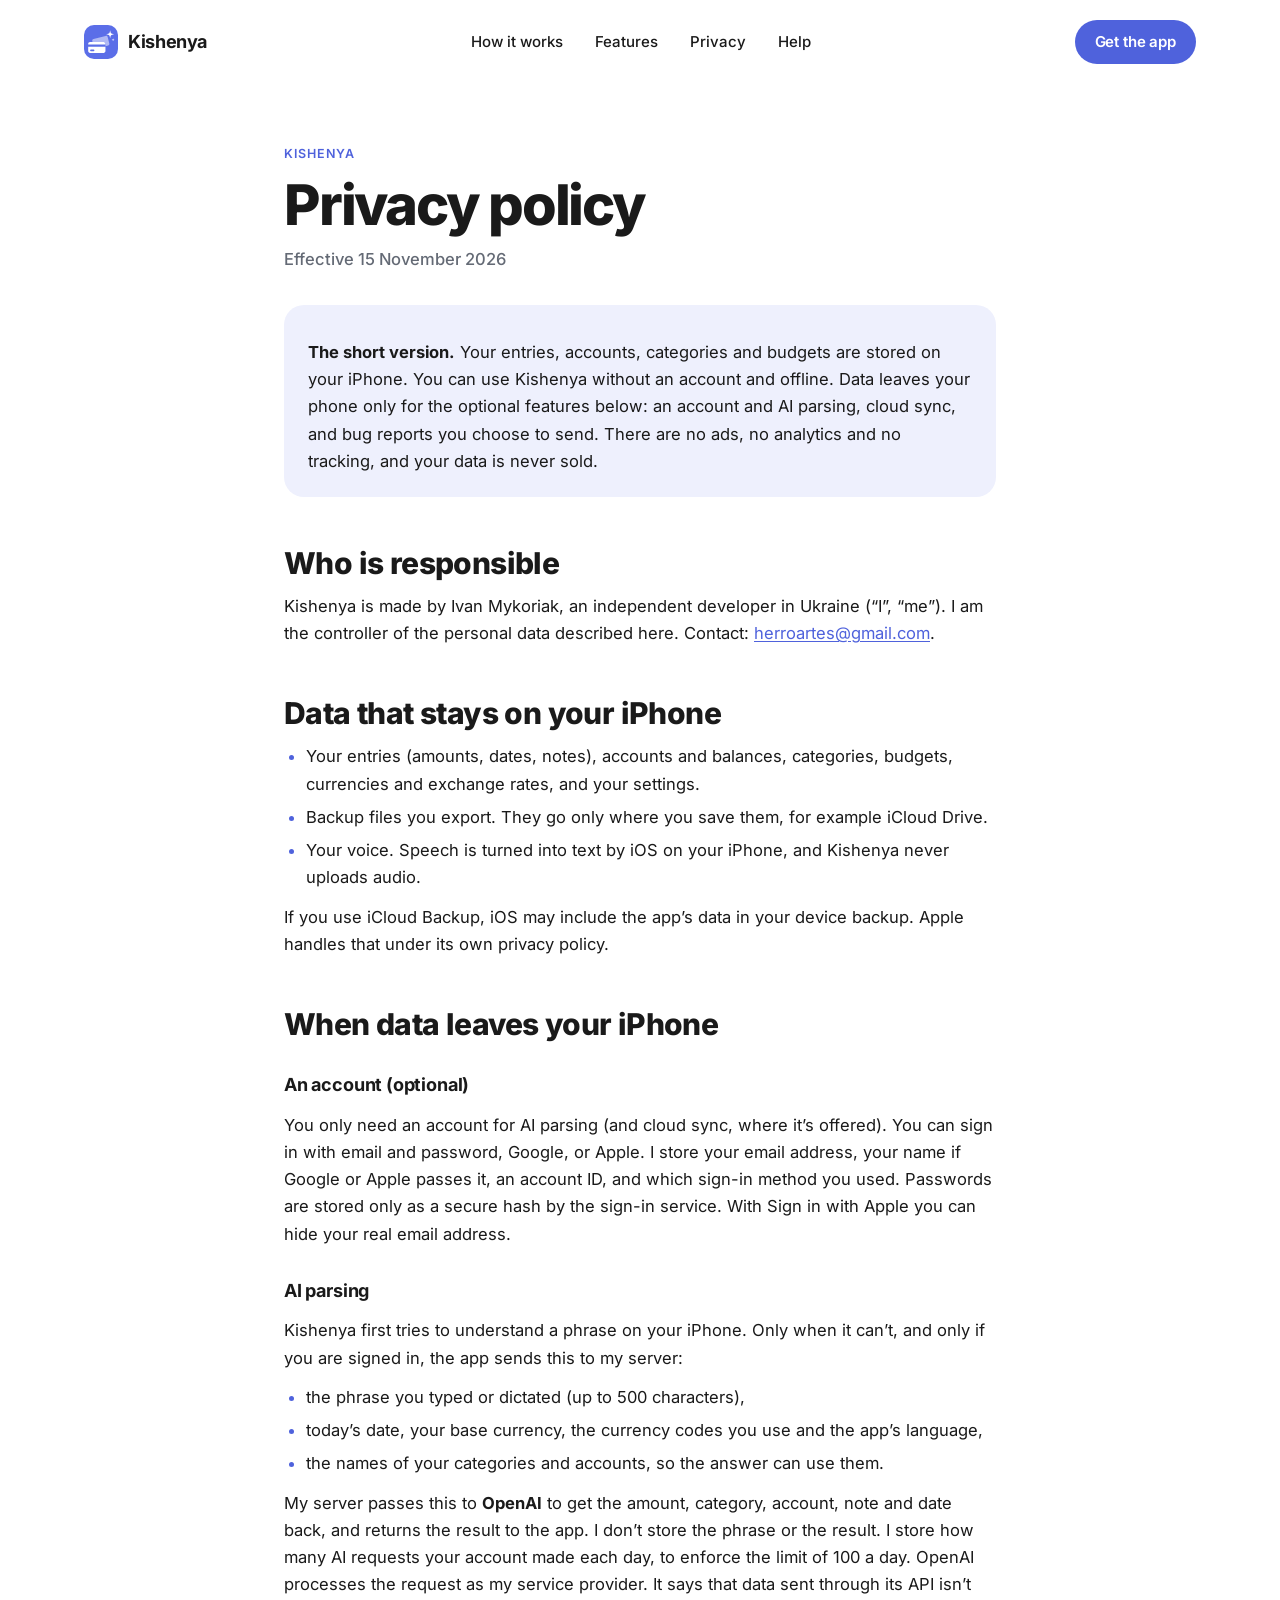
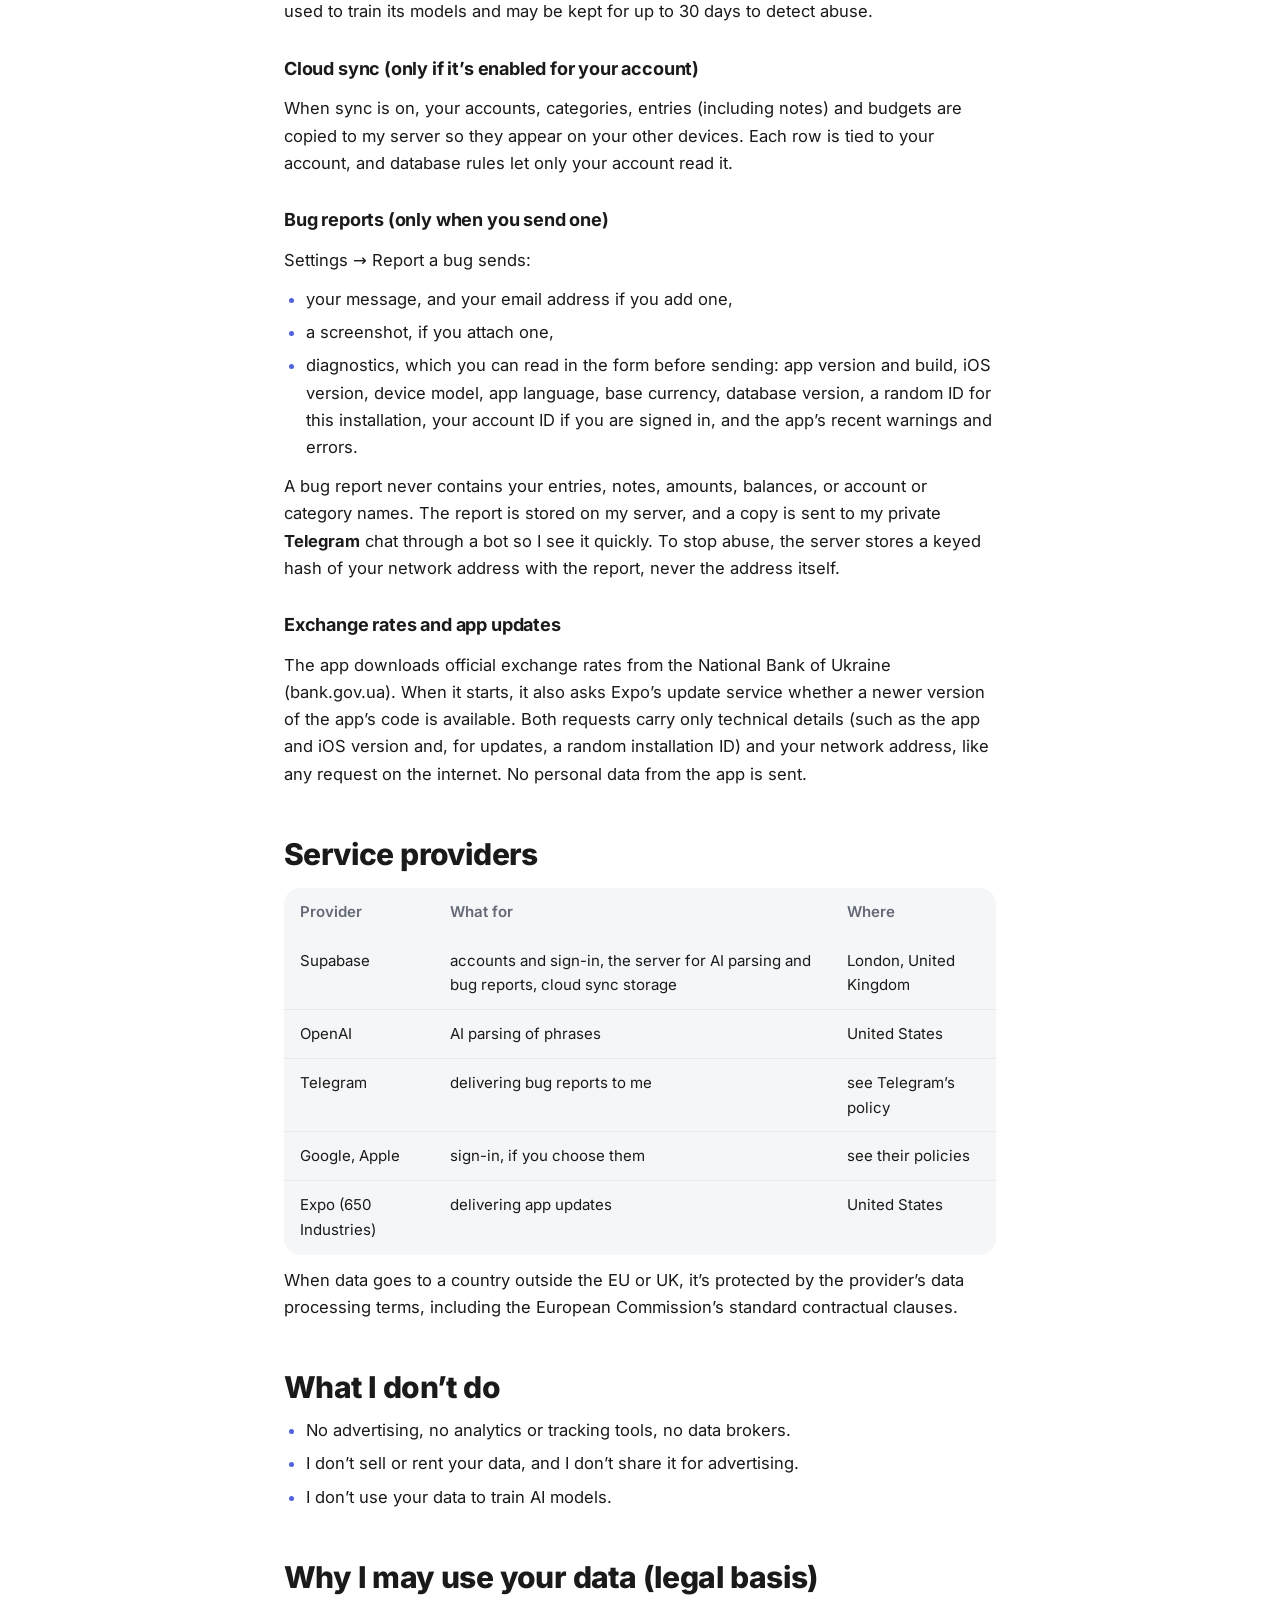
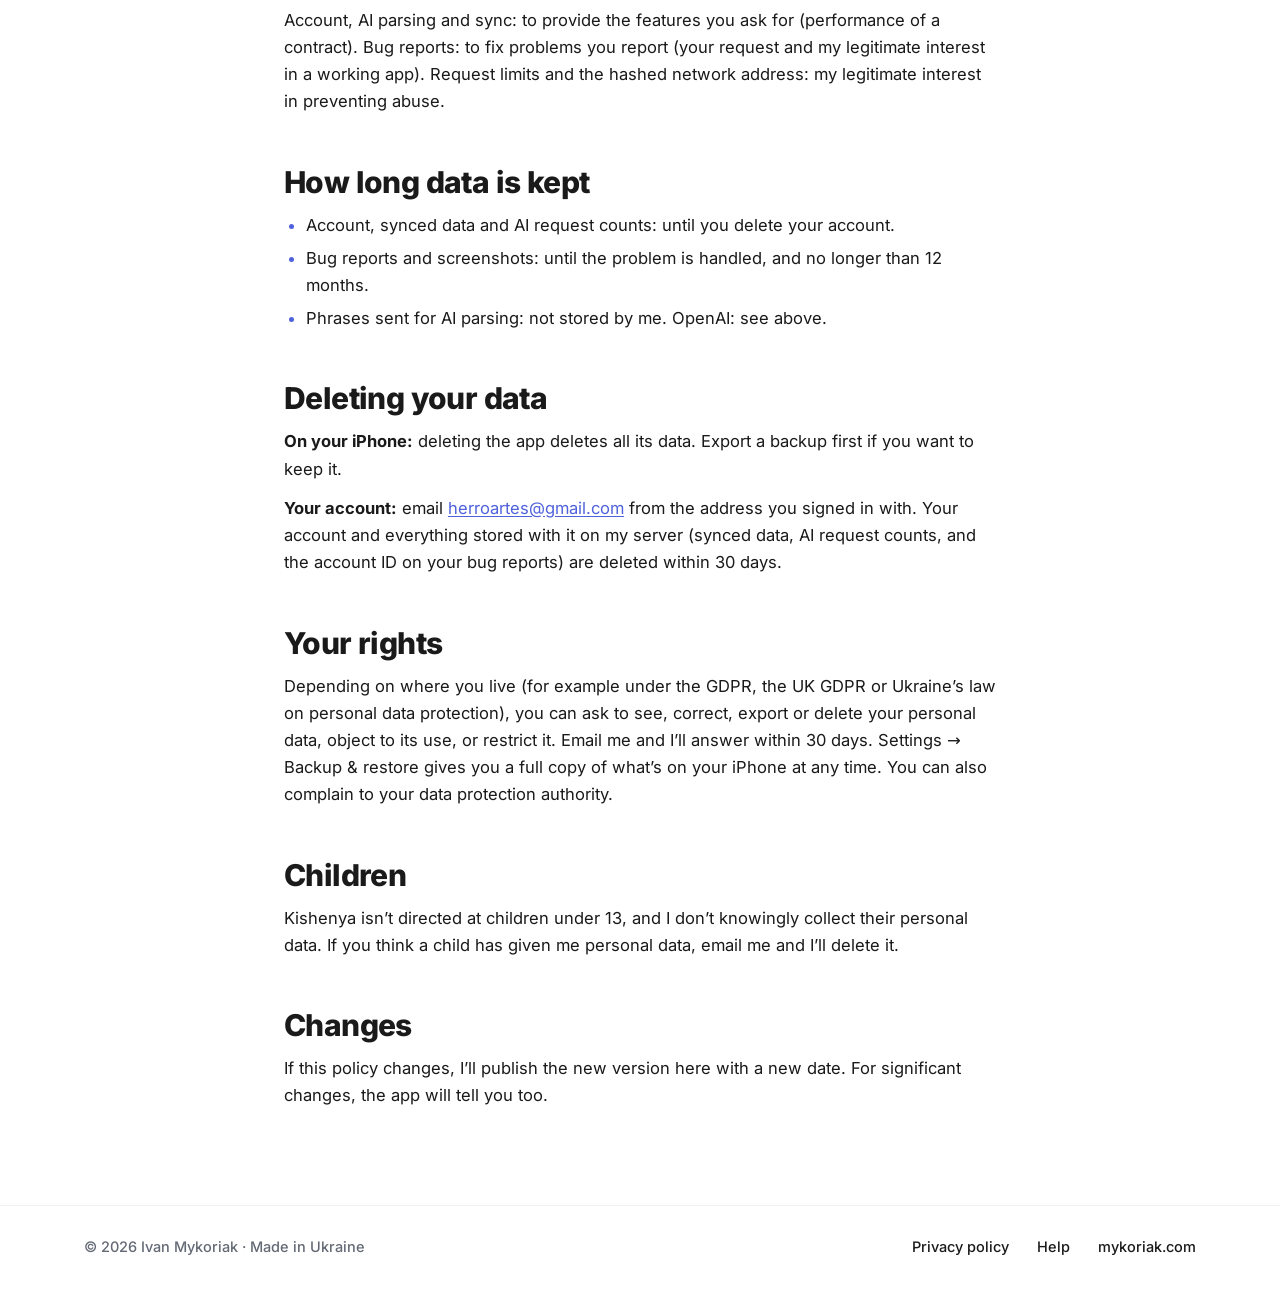
==== privacy/index.html @ 09156a6c "Kishenya landing, help and privacy pages Landing page from Mykoriak/mykoriak.com#1 (kishenya/), move" ====
<!doctype html>
<html lang="en">
  <head>
    <meta charset="utf-8" />
    <meta name="viewport" content="width=device-width, initial-scale=1" />
    <title>Privacy policy · Kishenya</title>
    <meta
      name="description"
      content="What data Kishenya keeps on your iPhone, what leaves it and why, who processes it, and how to delete it."
    />
    <meta name="color-scheme" content="light" />
    <meta name="theme-color" content="#FFFFFF" />
    <link rel="canonical" href="https://kishenya.mykoriak.com/privacy/" />
    <link rel="icon" href="../favicon.svg" type="image/svg+xml" />
    <link rel="apple-touch-icon" href="../apple-touch-icon.png" />
    <link
      rel="preload"
      href="../fonts/inter-latin-wght-normal.woff2"
      as="font"
      type="font/woff2"
      crossorigin
    />
    <link rel="stylesheet" href="../style.css" />
  </head>
  <body>
    <svg class="sprite" aria-hidden="true" focusable="false">
      <symbol id="logo" viewBox="0 0 1024 1024">
        <rect width="1024" height="1024" fill="#5B6EE8" />
        <path
          fill="#B0B9F4"
          fill-rule="evenodd"
          d="M287.3 419.94L652.13 328.97C679.99 322.03 708.21 338.98 715.16 366.85L762.58 557.03C769.53 584.89 752.57 613.12 724.7 620.06L646 639.69L646 566C646 535.07 620.93 510 590 510L256.16 510L249.42 482.97C242.47 455.11 259.43 426.88 287.3 419.94Z"
        />
        <path
          fill="#FFFFFF"
          fill-rule="evenodd"
          d="M646 652L646 784C646 814.93 620.93 840 590 840L182 840C151.07 840 126 814.93 126 784L126 652ZM182 510L590 510C620.93 510 646 535.07 646 566L646 588L126 588L126 566C126 535.07 151.07 510 182 510ZM209 740C195.19 740 184 751.19 184 765C184 778.81 195.19 790 209 790L289 790C302.81 790 314 778.81 314 765C314 751.19 302.81 740 289 740Z"
        />
        <path
          fill="#FFFFFF"
          fill-rule="evenodd"
          d="M788 156C807.2 256.8 807.2 256.8 908 276C807.2 295.2 807.2 295.2 788 396C768.8 295.2 768.8 295.2 668 276C768.8 256.8 768.8 256.8 788 156ZM876 396C883.68 436.32 883.68 436.32 924 444C883.68 451.68 883.68 451.68 876 492C868.32 451.68 868.32 451.68 828 444C868.32 436.32 868.32 436.32 876 396Z"
        />
      </symbol>
    </svg>

    <header class="wrap nav">
      <a class="brand" href="../">
        <svg class="brand__mark" aria-hidden="true"><use href="#logo" /></svg>
        <span>Kishenya</span>
      </a>
      <nav class="nav__links" aria-label="Site">
        <a href="../#how">How it works</a>
        <a href="../#features">Features</a>
        <a href="../#privacy">Privacy</a>
        <a href="../#help">Help</a>
      </nav>
      <a class="btn btn--sm" href="https://apps.apple.com/app/id6835036791">Get the app</a>
    </header>

    <main class="wrap legal">
      <p class="eyebrow">Kishenya</p>
      <h1>Privacy policy</h1>
      <p class="legal__date">Effective 15 November 2026</p>


      <div class="legal__callout">
        <p><strong>The short version.</strong> Your entries, accounts, categories and budgets are stored on your iPhone. You can use Kishenya without an account and offline. Data leaves your phone only for the optional features below: an account and AI parsing, cloud sync, and bug reports you choose to send. There are no ads, no analytics and no tracking, and your data is never sold.</p>
      </div>

      <h2>Who is responsible</h2>
      <p>Kishenya is made by Ivan Mykoriak, an independent developer in Ukraine (“I”, “me”). I am the controller of the personal data described here. Contact: <a href="mailto:herroartes@gmail.com?subject=Kishenya%20privacy">herroartes@gmail.com</a>.</p>

      <h2>Data that stays on your iPhone</h2>
      <ul>
        <li>Your entries (amounts, dates, notes), accounts and balances, categories, budgets, currencies and exchange rates, and your settings.</li>
        <li>Backup files you export. They go only where you save them, for example iCloud Drive.</li>
        <li>Your voice. Speech is turned into text by iOS on your iPhone, and Kishenya never uploads audio.</li>
      </ul>
      <p>If you use iCloud Backup, iOS may include the app’s data in your device backup. Apple handles that under its own privacy policy.</p>

      <h2>When data leaves your iPhone</h2>

      <h3 id="account">An account (optional)</h3>
      <p>You only need an account for AI parsing (and cloud sync, where it’s offered). You can sign in with email and password, Google, or Apple. I store your email address, your name if Google or Apple passes it, an account ID, and which sign-in method you used. Passwords are stored only as a secure hash by the sign-in service. With Sign in with Apple you can hide your real email address.</p>

      <h3 id="ai">AI parsing</h3>
      <p>Kishenya first tries to understand a phrase on your iPhone. Only when it can’t, and only if you are signed in, the app sends this to my server:</p>
      <ul>
        <li>the phrase you typed or dictated (up to 500 characters),</li>
        <li>today’s date, your base currency, the currency codes you use and the app’s language,</li>
        <li>the names of your categories and accounts, so the answer can use them.</li>
      </ul>
      <p>My server passes this to <strong>OpenAI</strong> to get the amount, category, account, note and date back, and returns the result to the app. I don’t store the phrase or the result. I store how many AI requests your account made each day, to enforce the limit of 100 a day. OpenAI processes the request as my service provider. It says that data sent through its API isn’t used to train its models and may be kept for up to 30 days to detect abuse.</p>

      <h3 id="sync">Cloud sync (only if it’s enabled for your account)</h3>
      <p>When sync is on, your accounts, categories, entries (including notes) and budgets are copied to my server so they appear on your other devices. Each row is tied to your account, and database rules let only your account read it.</p>

      <h3 id="bug-reports">Bug reports (only when you send one)</h3>
      <p>Settings → Report a bug sends:</p>
      <ul>
        <li>your message, and your email address if you add one,</li>
        <li>a screenshot, if you attach one,</li>
        <li>diagnostics, which you can read in the form before sending: app version and build, iOS version, device model, app language, base currency, database version, a random ID for this installation, your account ID if you are signed in, and the app’s recent warnings and errors.</li>
      </ul>
      <p>A bug report never contains your entries, notes, amounts, balances, or account or category names. The report is stored on my server, and a copy is sent to my private <strong>Telegram</strong> chat through a bot so I see it quickly. To stop abuse, the server stores a keyed hash of your network address with the report, never the address itself.</p>

      <h3 id="other">Exchange rates and app updates</h3>
      <p>The app downloads official exchange rates from the National Bank of Ukraine (bank.gov.ua). When it starts, it also asks Expo’s update service whether a newer version of the app’s code is available. Both requests carry only technical details (such as the app and iOS version and, for updates, a random installation ID) and your network address, like any request on the internet. No personal data from the app is sent.</p>

      <h2>Service providers</h2>
      <div class="legal__table">
        <table>
          <thead>
            <tr><th>Provider</th><th>What for</th><th>Where</th></tr>
          </thead>
          <tbody>
            <tr><td>Supabase</td><td>accounts and sign-in, the server for AI parsing and bug reports, cloud sync storage</td><td>London, United Kingdom</td></tr>
            <tr><td>OpenAI</td><td>AI parsing of phrases</td><td>United States</td></tr>
            <tr><td>Telegram</td><td>delivering bug reports to me</td><td>see Telegram’s policy</td></tr>
            <tr><td>Google, Apple</td><td>sign-in, if you choose them</td><td>see their policies</td></tr>
            <tr><td>Expo (650 Industries)</td><td>delivering app updates</td><td>United States</td></tr>
          </tbody>
        </table>
      </div>
      <p>When data goes to a country outside the EU or UK, it’s protected by the provider’s data processing terms, including the European Commission’s standard contractual clauses.</p>

      <h2>What I don’t do</h2>
      <ul>
        <li>No advertising, no analytics or tracking tools, no data brokers.</li>
        <li>I don’t sell or rent your data, and I don’t share it for advertising.</li>
        <li>I don’t use your data to train AI models.</li>
      </ul>

      <h2>Why I may use your data (legal basis)</h2>
      <p>Account, AI parsing and sync: to provide the features you ask for (performance of a contract). Bug reports: to fix problems you report (your request and my legitimate interest in a working app). Request limits and the hashed network address: my legitimate interest in preventing abuse.</p>

      <h2>How long data is kept</h2>
      <ul>
        <li>Account, synced data and AI request counts: until you delete your account.</li>
        <li>Bug reports and screenshots: until the problem is handled, and no longer than 12 months.</li>
        <li>Phrases sent for AI parsing: not stored by me. OpenAI: see above.</li>
      </ul>

      <h2 id="delete">Deleting your data</h2>
      <p><strong>On your iPhone:</strong> deleting the app deletes all its data. Export a backup first if you want to keep it.</p>
      <p><strong>Your account:</strong> email <a href="mailto:herroartes@gmail.com?subject=Kishenya%3A%20delete%20my%20account">herroartes@gmail.com</a> from the address you signed in with. Your account and everything stored with it on my server (synced data, AI request counts, and the account ID on your bug reports) are deleted within 30 days.</p>

      <h2>Your rights</h2>
      <p>Depending on where you live (for example under the GDPR, the UK GDPR or Ukraine’s law on personal data protection), you can ask to see, correct, export or delete your personal data, object to its use, or restrict it. Email me and I’ll answer within 30 days. Settings → Backup &amp; restore gives you a full copy of what’s on your iPhone at any time. You can also complain to your data protection authority.</p>

      <h2>Children</h2>
      <p>Kishenya isn’t directed at children under 13, and I don’t knowingly collect their personal data. If you think a child has given me personal data, email me and I’ll delete it.</p>

      <h2>Changes</h2>
      <p>If this policy changes, I’ll publish the new version here with a new date. For significant changes, the app will tell you too.</p>
    </main>

    <footer class="footer">
      <div class="wrap footer__inner">
        <span>© 2026 Ivan Mykoriak · Made in Ukraine</span>
        <nav aria-label="Footer">
          <a href="./" aria-current="page">Privacy policy</a>
          <a href="../#help">Help</a>
          <a href="https://mykoriak.com">mykoriak.com</a>
        </nav>
      </div>
    </footer>
  </body>
</html>
---- style.css ----
/*
 * Kishenya landing page. Tokens follow the app's design system
 * (expense-tracker: docs/DESIGN_SYSTEM.md): Inter, one indigo accent,
 * soft shadows, 16–28px radii, no hard borders.
 */

/* Inter, self-hosted (SIL OFL 1.1, see fonts/OFL.txt) so the page calls no third party. */
@font-face {
  font-family: 'Inter';
  font-style: normal;
  font-display: swap;
  font-weight: 100 900;
  src: url(fonts/inter-cyrillic-wght-normal.woff2) format('woff2');
  unicode-range: U+0301, U+0400-045F, U+0490-0491, U+04B0-04B1, U+2116;
}
@font-face {
  font-family: 'Inter';
  font-style: normal;
  font-display: swap;
  font-weight: 100 900;
  src: url(fonts/inter-latin-ext-wght-normal.woff2) format('woff2');
  unicode-range: U+0100-02BA, U+02BD-02C5, U+02C7-02CC, U+02CE-02D7, U+02DD-02FF, U+0304, U+0308,
    U+0329, U+1D00-1DBF, U+1E00-1E9F, U+1EF2-1EFF, U+2020, U+20A0-20AB, U+20AD-20C0, U+2113,
    U+2C60-2C7F, U+A720-A7FF;
}
@font-face {
  font-family: 'Inter';
  font-style: normal;
  font-display: swap;
  font-weight: 100 900;
  src: url(fonts/inter-latin-wght-normal.woff2) format('woff2');
  unicode-range: U+0000-00FF, U+0131, U+0152-0153, U+02BB-02BC, U+02C6, U+02DA, U+02DC, U+0304,
    U+0308, U+0329, U+2000-206F, U+20AC, U+2122, U+2191, U+2193, U+2212, U+2215, U+FEFF, U+FFFD;
}

:root {
  --bg: #ffffff;
  --card: #f5f6f8;
  --text: #1a1a1a;
  /* Darker than the app's #8A8F98 so body text passes 4.5:1 on white and on --card. */
  --muted: #646a75;
  --divider: rgba(26, 26, 26, 0.06);
  --accent: #5b6ee8;
  /* The brand indigo, one step darker: white text on it and it on white pass 4.5:1. */
  --accent-strong: #4f62dc;
  --accent-hover: #4353c8;
  --accent-tint: #eef0fd;
  --income: #30a46c;
  --expense: #d93a40;
  --shadow: 0 1px 2px rgba(16, 18, 23, 0.04), 0 12px 28px rgba(16, 18, 23, 0.06);
  --shadow-sm: 0 1px 2px rgba(16, 18, 23, 0.04);
  --glow: 0 8px 20px rgba(91, 110, 232, 0.33);

  /* Mock app screens (the phone and the parse demo). Overridden by .phone--dark. */
  --m-bg: #ffffff;
  --m-card: #f5f6f8;
  --m-text: #1a1a1a;
  --m-muted: #646a75;
  --m-divider: rgba(26, 26, 26, 0.06);
  --m-track: #e6e8ec;
  --m-active: #4f62dc;
}

*,
*::before,
*::after {
  box-sizing: border-box;
}

@media (prefers-reduced-motion: no-preference) {
  html {
    scroll-behavior: smooth;
  }
}

body {
  margin: 0;
  background: var(--bg);
  color: var(--text);
  font-family: 'Inter', system-ui, -apple-system, 'Segoe UI', Roboto, sans-serif;
  font-size: 16px;
  line-height: 1.55;
  -webkit-font-smoothing: antialiased;
  -webkit-text-size-adjust: 100%;
  overflow-x: hidden;
}

h1,
h2,
h3,
p,
ul,
ol {
  margin: 0;
  padding: 0;
}

ul,
ol {
  list-style: none;
}

a {
  color: var(--accent-strong);
  text-decoration: none;
}
a:hover {
  color: var(--accent-hover);
}

:focus-visible {
  outline: 2px solid var(--accent-strong);
  outline-offset: 3px;
  border-radius: 6px;
}

section[id] {
  scroll-margin-top: 16px;
}

.sprite {
  position: absolute;
  width: 0;
  height: 0;
  overflow: hidden;
}

.icon {
  width: 1.25em;
  height: 1.25em;
  flex: none;
  fill: none;
  stroke: currentColor;
  stroke-width: 1.8;
  stroke-linecap: round;
  stroke-linejoin: round;
}

.wrap {
  width: 100%;
  max-width: 1160px;
  margin-inline: auto;
  padding-inline: 24px;
}

/* ── Type ─────────────────────────────────────────────────────────────── */

h1 {
  font-size: clamp(40px, 5.4vw, 72px);
  line-height: 1.02;
  font-weight: 800;
  letter-spacing: -0.04em;
  text-wrap: balance;
}

h2 {
  font-size: clamp(30px, 3.6vw, 46px);
  line-height: 1.08;
  font-weight: 800;
  letter-spacing: -0.03em;
  text-wrap: balance;
}

p {
  text-wrap: pretty;
}

.nowrap {
  white-space: nowrap;
}

.eyebrow {
  font-size: 12.5px;
  font-weight: 600;
  letter-spacing: 0.08em;
  text-transform: uppercase;
  color: var(--accent-strong);
}

.lead {
  max-width: 520px;
  font-size: clamp(17px, 1.5vw, 20px);
  font-weight: 500;
  color: var(--muted);
}

.heading {
  display: flex;
  flex-direction: column;
  gap: 16px;
}
.heading--narrow {
  max-width: 640px;
}

/* ── Buttons and links ────────────────────────────────────────────────── */

.btn {
  display: inline-flex;
  align-items: center;
  justify-content: center;
  min-height: 56px;
  padding: 0 30px;
  border-radius: 9999px;
  background: var(--accent-strong);
  color: #fff;
  font-size: 17px;
  font-weight: 700;
  letter-spacing: -0.01em;
  text-align: center;
  box-shadow: var(--glow);
  transition: background-color 0.15s;
}
.btn:hover {
  background: var(--accent-hover);
  color: #fff;
}
.btn--sm {
  min-height: 44px;
  padding: 0 20px;
  font-size: 15px;
  font-weight: 600;
  box-shadow: none;
  white-space: nowrap;
}

.link {
  display: inline-flex;
  align-items: center;
  gap: 6px;
  min-height: 44px;
  font-weight: 600;
}
.link .icon {
  width: 16px;
  height: 16px;
  stroke-width: 2;
}

/* ── Nav ──────────────────────────────────────────────────────────────── */

.nav {
  display: flex;
  align-items: center;
  justify-content: space-between;
  gap: 24px;
  padding-block: 20px;
}

.brand {
  display: flex;
  align-items: center;
  gap: 10px;
  min-height: 44px;
  color: var(--text);
  font-size: 18px;
  font-weight: 700;
  letter-spacing: -0.02em;
}
.brand:hover {
  color: var(--text);
}
.brand__mark {
  width: 34px;
  height: 34px;
  border-radius: 10px;
}

.nav__links {
  display: flex;
  gap: 32px;
  font-size: 15px;
  font-weight: 500;
}
.nav__links a {
  display: flex;
  align-items: center;
  min-height: 44px;
  color: var(--text);
}
.nav__links a:hover {
  color: var(--accent-strong);
}

/* ── Hero ─────────────────────────────────────────────────────────────── */

.hero {
  display: flex;
  flex-wrap: wrap;
  align-items: center;
  gap: 56px 48px;
  padding-block: 48px 104px;
}

.hero__copy {
  flex: 1 1 460px;
  min-width: 0;
  display: flex;
  flex-direction: column;
  align-items: flex-start;
  gap: 26px;
}

.pill {
  display: inline-flex;
  align-items: center;
  gap: 8px;
  padding: 8px 14px;
  border-radius: 9999px;
  background: var(--accent-tint);
  color: var(--accent-strong);
  font-size: 13.5px;
  font-weight: 600;
}
.pill .icon {
  width: 16px;
  height: 16px;
}

.hero__actions {
  display: flex;
  flex-wrap: wrap;
  align-items: center;
  gap: 12px 24px;
  margin-top: 6px;
}

.ticks {
  display: flex;
  flex-wrap: wrap;
  gap: 10px 24px;
  margin-top: 8px;
  font-size: 14.5px;
  font-weight: 500;
  color: var(--muted);
}
.ticks li {
  display: flex;
  align-items: center;
  gap: 7px;
}
.ticks .icon {
  width: 16px;
  height: 16px;
  stroke: var(--income);
  stroke-width: 2.4;
}

.hero__art {
  position: relative;
  flex: 1 1 360px;
  min-width: 0;
  display: flex;
  justify-content: center;
  padding-block: 8px;
}

.blob {
  position: absolute;
  inset: 56px 0 40px;
  max-width: 460px;
  margin-inline: auto;
  border-radius: 46% 54% 58% 42% / 44% 48% 52% 56%;
  background: var(--accent-tint);
}

/* ── Phone mock ───────────────────────────────────────────────────────── */

.phone {
  position: relative;
  width: min(340px, 100%);
  padding: 10px;
  border-radius: 52px;
  background: #1a1a1a;
  box-shadow: 0 2px 4px rgba(16, 18, 23, 0.08), 0 36px 70px rgba(47, 58, 140, 0.24);
  color: var(--m-text);
  line-height: 1.3;
  /* The screen is a picture: keep its text from being selected or resized by the reader. */
  user-select: none;
}

.phone--dark {
  --m-bg: #121316;
  --m-card: #1c1e22;
  --m-text: #f2f2f2;
  --m-muted: #9499a3;
  --m-divider: rgba(255, 255, 255, 0.06);
  --m-track: #26282d;
  --m-active: #8492ee;
  width: min(330px, 100%);
  background: #2a2d33;
  box-shadow: 0 36px 80px rgba(0, 0, 0, 0.5);
}

.phone__screen {
  display: flex;
  flex-direction: column;
  border-radius: 42px;
  background: var(--m-bg);
  overflow: hidden;
}

.app {
  display: flex;
  flex-direction: column;
  gap: 14px;
  padding: 30px 18px 16px;
}

.app small {
  font-size: 12.5px;
  font-weight: 500;
  color: var(--m-muted);
}

.app__header {
  display: flex;
  align-items: center;
  justify-content: space-between;
  gap: 8px;
}
.app__title {
  font-size: 22px;
  font-weight: 700;
  letter-spacing: -0.4px;
}
.app__header-right {
  display: flex;
  align-items: center;
  gap: 8px;
}
.app__month {
  display: flex;
  align-items: center;
  gap: 5px;
  height: 32px;
  padding: 0 11px;
  border-radius: 9999px;
  background: var(--m-card);
  font-size: 12.5px;
  font-weight: 600;
}
.app__month .icon {
  width: 14px;
  height: 14px;
  color: var(--m-active);
}
.app__round {
  display: flex;
  align-items: center;
  justify-content: center;
  width: 32px;
  height: 32px;
  border-radius: 50%;
  background: var(--m-card);
}
.app__round .icon {
  width: 17px;
  height: 17px;
}
.app__round--off {
  color: var(--m-muted);
}

.eyebrow-s {
  font-size: 11px;
  font-weight: 600;
  letter-spacing: 0.4px;
  text-transform: uppercase;
  color: var(--m-muted);
}

.accounts {
  display: flex;
  gap: 10px;
}
.account {
  flex: 1;
  min-width: 0;
  display: flex;
  flex-direction: column;
  gap: 12px;
  padding: 13px 14px;
  border-radius: 18px;
  background: var(--m-card);
}
.account__top {
  display: flex;
  align-items: center;
  justify-content: space-between;
  color: var(--m-muted);
  font-size: 10.5px;
  font-weight: 600;
  letter-spacing: 0.4px;
  text-transform: uppercase;
}
.account__top .icon {
  width: 19px;
  height: 19px;
}
.account__balance {
  font-size: 18px;
  font-weight: 700;
  letter-spacing: -0.5px;
}
.account--primary {
  background: var(--accent-strong);
  color: #fff;
  box-shadow: 0 10px 22px rgba(91, 110, 232, 0.33);
}
.account--primary .account__top {
  color: #fff;
}

/* Category bubble: tinted circle + line icon, hue-driven like the app's CategoryBubble. */
.bubble {
  display: flex;
  align-items: center;
  justify-content: center;
  flex: none;
  border-radius: 50%;
  background: oklch(0.94 0.06 var(--h));
  color: var(--fg);
}
.bubble .icon {
  width: 55%;
  height: 55%;
}
.bubble--32 {
  width: 32px;
  height: 32px;
}
.bubble--36 {
  width: 36px;
  height: 36px;
}
.bubble--38 {
  width: 38px;
  height: 38px;
}
.bubble--40 {
  width: 40px;
  height: 40px;
}
.bubble--48 {
  width: 48px;
  height: 48px;
}
.bubble--symbol {
  font-size: 24px;
  font-weight: 700;
  line-height: 1;
}
.phone--dark .bubble {
  background: oklch(0.32 0.08 var(--h));
  color: oklch(0.78 0.13 var(--h));
}

.row__text {
  flex: 1;
  min-width: 0;
  display: flex;
  flex-direction: column;
  gap: 1px;
}
.row__text b {
  font-size: 14.5px;
  font-weight: 600;
  letter-spacing: -0.1px;
}
.row__amount {
  font-size: 14.5px;
  font-weight: 700;
  letter-spacing: -0.2px;
}

.smart {
  border-radius: 20px;
  background: var(--m-bg);
  box-shadow: 0 0 0 2px var(--accent), 0 12px 28px rgba(91, 110, 232, 0.2);
}
.smart__input {
  display: flex;
  align-items: center;
  gap: 10px;
  padding: 10px 10px 10px 14px;
}
.smart__sparkle {
  width: 19px;
  height: 19px;
  color: var(--m-active);
}
.smart__text {
  flex: 1;
  min-width: 0;
  display: flex;
  align-items: center;
  gap: 2px;
  font-size: 15px;
  font-weight: 500;
}
.caret {
  width: 2px;
  height: 18px;
  border-radius: 1px;
  background: var(--accent);
}
@media (prefers-reduced-motion: no-preference) {
  .caret {
    animation: caret 1.1s steps(1) infinite;
  }
}
@keyframes caret {
  50% {
    opacity: 0;
  }
}
.smart__go {
  display: flex;
  align-items: center;
  justify-content: center;
  width: 38px;
  height: 38px;
  border-radius: 50%;
  background: var(--accent-strong);
  color: #fff;
}
.smart__go .icon {
  width: 19px;
  height: 19px;
  stroke-width: 2.2;
}
.smart__preview {
  display: flex;
  align-items: center;
  gap: 10px;
  margin-inline: 14px;
  padding-block: 11px 12px;
  box-shadow: 0 -1px 0 var(--m-divider);
}

.spent {
  display: flex;
  flex-direction: column;
  gap: 6px;
  padding-top: 4px;
}
.spent__line {
  display: flex;
  align-items: baseline;
  gap: 10px;
}
.spent__value {
  font-size: 30px;
  font-weight: 700;
  letter-spacing: -1px;
  line-height: 1;
}

.recent {
  display: flex;
  flex-direction: column;
  padding-top: 4px;
}
.recent .eyebrow-s {
  padding-bottom: 6px;
}
.txn {
  display: flex;
  align-items: center;
  gap: 12px;
  padding-block: 8px;
}
.txn + .txn {
  background: linear-gradient(var(--m-divider), var(--m-divider)) no-repeat 50px 0 / 100% 1px;
}

.tabbar {
  display: flex;
  align-items: flex-start;
  justify-content: space-between;
  padding: 9px 16px 18px;
  box-shadow: 0 -1px 0 var(--m-divider);
}
.tab {
  flex: 1;
  display: flex;
  flex-direction: column;
  align-items: center;
  gap: 3px;
  color: var(--m-muted);
  font-size: 10px;
  font-weight: 600;
}
.tab .icon {
  width: 21px;
  height: 21px;
}
.tab--active {
  color: var(--m-active);
}
.fab {
  display: flex;
  align-items: center;
  justify-content: center;
  width: 48px;
  height: 48px;
  margin-top: -22px;
  border-radius: 50%;
  background: var(--accent-strong);
  color: #fff;
  box-shadow: 0 6px 16px rgba(91, 110, 232, 0.33);
}
.fab .icon {
  width: 24px;
  height: 24px;
  stroke-width: 2;
}

/* Reports screen (dark phone) */

.month {
  display: flex;
  align-items: center;
  justify-content: center;
  gap: 12px;
}
.month__name {
  min-width: 118px;
  text-align: center;
  font-size: 14.5px;
  font-weight: 600;
}

.summary {
  display: flex;
  align-items: center;
  justify-content: space-between;
  gap: 10px;
  padding: 16px;
  border-radius: 20px;
  background: var(--m-card);
}
.summary__text {
  min-width: 0;
  display: flex;
  flex-direction: column;
  gap: 6px;
}
.summary__total {
  font-size: 24px;
  font-weight: 700;
  letter-spacing: -0.8px;
  line-height: 1.1;
}
.summary small {
  font-size: 12px;
}
.summary small b {
  color: var(--m-text);
  font-weight: 700;
}

.donut {
  position: relative;
  width: 92px;
  height: 92px;
  flex: none;
}
.donut svg {
  display: block;
  width: 100%;
  height: 100%;
}
.donut circle {
  stroke: oklch(0.78 0.13 var(--h));
}
.donut .donut__track {
  stroke: var(--m-track);
}
.donut__center {
  position: absolute;
  inset: 0;
  display: flex;
  flex-direction: column;
  align-items: center;
  justify-content: center;
}
.donut__center b {
  font-size: 18px;
  font-weight: 700;
  line-height: 1;
}
.donut__center small {
  font-size: 8.5px;
  font-weight: 600;
}

.bars {
  display: flex;
  flex-direction: column;
  gap: 14px;
}
.bar {
  display: flex;
  align-items: center;
  gap: 11px;
}
.bar__body {
  flex: 1;
  min-width: 0;
  display: flex;
  flex-direction: column;
  gap: 7px;
}
.bar__line {
  display: flex;
  justify-content: space-between;
  gap: 8px;
  font-size: 13.5px;
}
.bar__line b:first-child {
  font-weight: 600;
}
.bar__track {
  display: flex;
  align-items: center;
  gap: 8px;
}
.bar__track i {
  flex: 1;
  height: 6px;
  border-radius: 3px;
  background: linear-gradient(oklch(0.78 0.13 var(--h)), oklch(0.78 0.13 var(--h))) no-repeat 0 0 /
      var(--w) 100%,
    var(--m-track);
}
.bar__track small {
  min-width: 28px;
  text-align: right;
  font-size: 11.5px;
  font-weight: 600;
}

/* ── Sections with copy + art side by side ────────────────────────────── */

.band {
  background: var(--card);
}

.split {
  display: flex;
  flex-wrap: wrap;
  align-items: center;
  gap: 56px 72px;
  padding-block: 104px;
}
/* Art first on desktop, copy first once the row wraps. */
.split--reverse {
  flex-wrap: wrap-reverse;
}
.split__copy {
  flex: 1 1 400px;
  min-width: 0;
  display: flex;
  flex-direction: column;
  align-items: flex-start;
  gap: 40px;
}
.split__art {
  flex: 1 1 380px;
  min-width: 0;
  display: flex;
  justify-content: center;
}

.steps,
.points {
  display: flex;
  flex-direction: column;
  gap: 28px;
}
.steps li,
.points li {
  display: flex;
  gap: 18px;
}
.steps h3,
.points h3 {
  font-size: 19px;
  font-weight: 700;
  letter-spacing: -0.02em;
  line-height: 1.3;
}
.steps p,
.points p {
  margin-top: 6px;
  font-weight: 500;
  color: var(--muted);
}
.steps__num,
.points__icon {
  display: flex;
  align-items: center;
  justify-content: center;
  flex: none;
  width: 40px;
  height: 40px;
  border-radius: 50%;
}
.steps__num {
  background: var(--bg);
  box-shadow: var(--shadow-sm), 0 8px 18px rgba(16, 18, 23, 0.05);
  color: var(--accent-strong);
  font-weight: 700;
}

/* ── Parse demo ───────────────────────────────────────────────────────── */

.demo {
  width: min(500px, 100%);
  display: flex;
  flex-direction: column;
  gap: 14px;
  line-height: 1.3;
  user-select: none;
}
.demo small {
  font-size: 13px;
  font-weight: 500;
  color: var(--muted);
}

.demo__input {
  display: flex;
  align-items: center;
  gap: 12px;
  padding: 12px 12px 12px 18px;
  border-radius: 28px;
  background: var(--bg);
  box-shadow: var(--shadow);
  font-size: 17px;
  font-weight: 500;
}
.demo__input > span:first-of-type {
  flex: 1;
  min-width: 0;
}
.demo__sparkle {
  width: 22px;
  height: 22px;
  color: var(--accent-strong);
}
.demo__mic {
  display: flex;
  align-items: center;
  justify-content: center;
  flex: none;
  width: 44px;
  height: 44px;
  border-radius: 50%;
  background: var(--accent-tint);
  color: var(--accent-strong);
}
.demo__mic .icon {
  width: 21px;
  height: 21px;
}
.demo__arrow {
  display: flex;
  justify-content: center;
  color: var(--muted);
}
.demo__arrow .icon {
  width: 22px;
  height: 22px;
}

.demo__result {
  display: flex;
  flex-direction: column;
  gap: 14px;
  padding: 22px;
  border-radius: 28px;
  background: var(--bg);
  box-shadow: var(--shadow-sm), 0 24px 48px rgba(16, 18, 23, 0.08);
}
.demo__head {
  display: flex;
  align-items: baseline;
  justify-content: space-between;
  gap: 12px;
}
.demo__head b {
  font-size: 20px;
  font-weight: 700;
  letter-spacing: -0.4px;
}
.demo__head small {
  font-weight: 600;
}
.demo__banner {
  display: flex;
  align-items: center;
  gap: 9px;
  padding: 11px 14px;
  border-radius: 16px;
  background: var(--accent-tint);
  color: var(--accent-strong);
  font-size: 14px;
  font-weight: 600;
}
.demo__banner .icon {
  width: 17px;
  height: 17px;
}

.parsed {
  display: flex;
  flex-direction: column;
  gap: 14px;
  padding: 16px;
  border-radius: 20px;
  background: var(--card);
}
.parsed__row {
  display: flex;
  align-items: center;
  gap: 12px;
}
.parsed .row__text b {
  font-size: 16px;
}
.parsed__amount {
  font-size: 22px;
  font-weight: 700;
  letter-spacing: -0.6px;
  color: var(--expense);
}
.chips {
  display: flex;
  flex-wrap: wrap;
  gap: 8px;
}
.chip {
  display: flex;
  align-items: center;
  gap: 7px;
  height: 36px;
  padding: 0 13px;
  border-radius: 12px;
  background: var(--bg);
  box-shadow: var(--shadow-sm);
  font-size: 14px;
  font-weight: 600;
}
.chip .icon {
  width: 16px;
  height: 16px;
  color: var(--accent-strong);
}
.chip .chip__edit {
  width: 14px;
  height: 14px;
  color: var(--muted);
}
.chip--active {
  box-shadow: 0 0 0 2px var(--accent), var(--shadow-sm);
}

.demo__actions {
  display: flex;
  gap: 10px;
  padding-top: 2px;
  font-size: 16px;
}
.demo__cancel,
.demo__save {
  display: flex;
  align-items: center;
  justify-content: center;
  gap: 8px;
  height: 50px;
  border-radius: 9999px;
}
.demo__cancel {
  flex: 1;
  background: var(--card);
  font-weight: 600;
}
.demo__save {
  flex: 1.6;
  background: var(--accent-strong);
  color: #fff;
  font-weight: 700;
  box-shadow: var(--glow);
}
.demo__save .icon {
  width: 19px;
  height: 19px;
  stroke-width: 2.2;
}

/* ── Features ─────────────────────────────────────────────────────────── */

.features {
  display: flex;
  flex-direction: column;
  gap: 48px;
  padding-block: 104px;
}

.cards {
  display: grid;
  grid-template-columns: repeat(auto-fit, minmax(min(320px, 100%), 1fr));
  gap: 20px;
}
.card {
  display: flex;
  flex-direction: column;
  gap: 14px;
  padding: 28px;
  border-radius: 20px;
  background: var(--card);
}
.card h3 {
  margin-top: 6px;
  font-size: 20px;
  font-weight: 700;
  letter-spacing: -0.02em;
  line-height: 1.25;
}
.card p {
  font-size: 15.5px;
  font-weight: 500;
  color: var(--muted);
}

.langs {
  display: flex;
  flex-wrap: wrap;
  align-items: center;
  gap: 10px 14px;
  font-size: 15px;
  font-weight: 500;
  color: var(--muted);
}
.langs__tag {
  padding: 8px 14px;
  border-radius: 9999px;
  background: var(--card);
  color: var(--text);
  font-weight: 600;
}
.langs__tag small {
  font-size: inherit;
  font-weight: 500;
  color: var(--muted);
}

/* ── Privacy (dark band) ──────────────────────────────────────────────── */

.dark {
  --muted: #a3a8b2;
  --accent-strong: #8492ee;
  --accent-hover: #a3aef4;
  background: #121316;
  color: #f2f2f2;
}
.dark .split__copy {
  gap: 36px;
}
.dark .points {
  gap: 22px;
}
.dark .points h3 {
  font-size: 17px;
  letter-spacing: -0.01em;
  line-height: 1.35;
}
.dark .points p {
  margin-top: 4px;
  font-size: 15.5px;
}
.points__icon {
  background: #1c1e22;
  color: var(--accent-strong);
}
.points__icon .icon {
  width: 21px;
  height: 21px;
}

/* ── Help ─────────────────────────────────────────────────────────────── */

.help {
  display: flex;
  flex-wrap: wrap;
  align-items: flex-start;
  gap: 40px 72px;
  padding-block: 104px;
}
.help__intro {
  flex: 1 1 300px;
  min-width: 0;
  display: flex;
  flex-direction: column;
  gap: 16px;
}
.help__intro > p:last-child {
  margin-top: 8px;
  font-weight: 500;
  color: var(--muted);
  line-height: 1.6;
}
.help__intro a {
  font-weight: 600;
  overflow-wrap: anywhere;
}

.faq {
  flex: 2 1 480px;
  min-width: 0;
  display: flex;
  flex-direction: column;
  gap: 10px;
}
.faq details {
  padding-inline: 24px;
  border-radius: 20px;
  background: var(--card);
}
.faq summary {
  display: flex;
  align-items: center;
  justify-content: space-between;
  gap: 16px;
  min-height: 64px;
  padding-block: 12px;
  font-size: 17px;
  font-weight: 600;
  letter-spacing: -0.01em;
  line-height: 1.35;
  cursor: pointer;
  list-style: none;
}
.faq summary::-webkit-details-marker {
  display: none;
}
.faq summary .icon {
  width: 20px;
  height: 20px;
  color: var(--muted);
  transition: transform 0.2s;
}
.faq details[open] summary .icon {
  transform: rotate(180deg);
}
.faq details p {
  max-width: 620px;
  padding-bottom: 22px;
  font-size: 15.5px;
  font-weight: 500;
  line-height: 1.6;
  color: var(--muted);
}

/* ── Final call to action ─────────────────────────────────────────────── */

.cta {
  padding-bottom: 96px;
}
.cta__box {
  display: flex;
  flex-direction: column;
  align-items: center;
  gap: 22px;
  padding: clamp(48px, 7vw, 88px) 24px;
  border-radius: 28px;
  background: var(--accent-tint);
  text-align: center;
}
.cta__mark {
  width: 76px;
  height: 76px;
  border-radius: 19px;
  box-shadow: 0 12px 28px rgba(91, 110, 232, 0.33);
}
.cta__box h2 {
  max-width: 640px;
  margin-top: 6px;
  font-size: clamp(32px, 4.2vw, 54px);
  line-height: 1.05;
  letter-spacing: -0.035em;
}
.cta__box p {
  max-width: 460px;
  font-size: 17px;
  font-weight: 500;
  color: #50566b;
}
.cta__box .btn {
  margin-top: 8px;
}

/* ── Footer ───────────────────────────────────────────────────────────── */

.footer {
  box-shadow: 0 -1px 0 var(--divider);
  font-size: 14.5px;
  font-weight: 500;
  color: var(--muted);
}
.footer__inner {
  display: flex;
  flex-wrap: wrap;
  align-items: center;
  justify-content: space-between;
  gap: 8px 32px;
  padding-block: 20px 28px;
}
.footer nav {
  display: flex;
  flex-wrap: wrap;
  gap: 0 28px;
}
.footer nav a {
  display: flex;
  align-items: center;
  min-height: 44px;
  color: var(--text);
}
.footer nav a:hover {
  color: var(--accent-strong);
}

/* ── Privacy policy (privacy/index.html) ──────────────────────────────── */

.legal {
  max-width: 760px;
  padding-block: 48px 96px;
  font-size: 16.5px;
  line-height: 1.65;
}
.legal h1 {
  margin-top: 12px;
  font-size: clamp(36px, 4.6vw, 56px);
}
.legal__date {
  margin-top: 12px;
  color: var(--muted);
  font-weight: 500;
}
.legal__callout {
  margin-top: 32px;
  padding: 22px 24px;
  border-radius: 20px;
  background: var(--accent-tint);
}
.legal h2 {
  margin-top: 48px;
  font-size: clamp(24px, 2.6vw, 30px);
  line-height: 1.2;
  letter-spacing: -0.02em;
}
.legal h2[id],
.legal h3[id] {
  scroll-margin-top: 16px;
}
.legal h3 {
  margin-top: 28px;
  font-size: 18px;
  font-weight: 700;
  letter-spacing: -0.01em;
}
.legal p,
.legal ul {
  margin-top: 12px;
}
.legal ul {
  padding-left: 22px;
  list-style: disc;
}
.legal li + li {
  margin-top: 6px;
}
.legal li::marker {
  color: var(--accent-strong);
}
.legal a {
  text-decoration: underline;
  text-underline-offset: 2px;
  overflow-wrap: anywhere;
}
.legal__table {
  margin-top: 16px;
  overflow-x: auto;
  border-radius: 16px;
  background: var(--card);
}
.legal table {
  width: 100%;
  min-width: 520px;
  border-collapse: collapse;
  font-size: 15px;
}
.legal th,
.legal td {
  padding: 12px 16px;
  text-align: left;
  vertical-align: top;
}
.legal th {
  font-weight: 600;
  color: var(--muted);
}
.legal tr + tr td {
  box-shadow: 0 -1px 0 var(--divider);
}

/* ── Small screens ────────────────────────────────────────────────────── */

@media (max-width: 760px) {
  .nav__links {
    display: none;
  }
  .hero {
    padding-block: 24px 72px;
  }
  .split,
  .features,
  .help {
    padding-block: 72px;
  }
  .cta {
    padding-bottom: 64px;
  }
  .legal {
    padding-block: 32px 64px;
  }
}
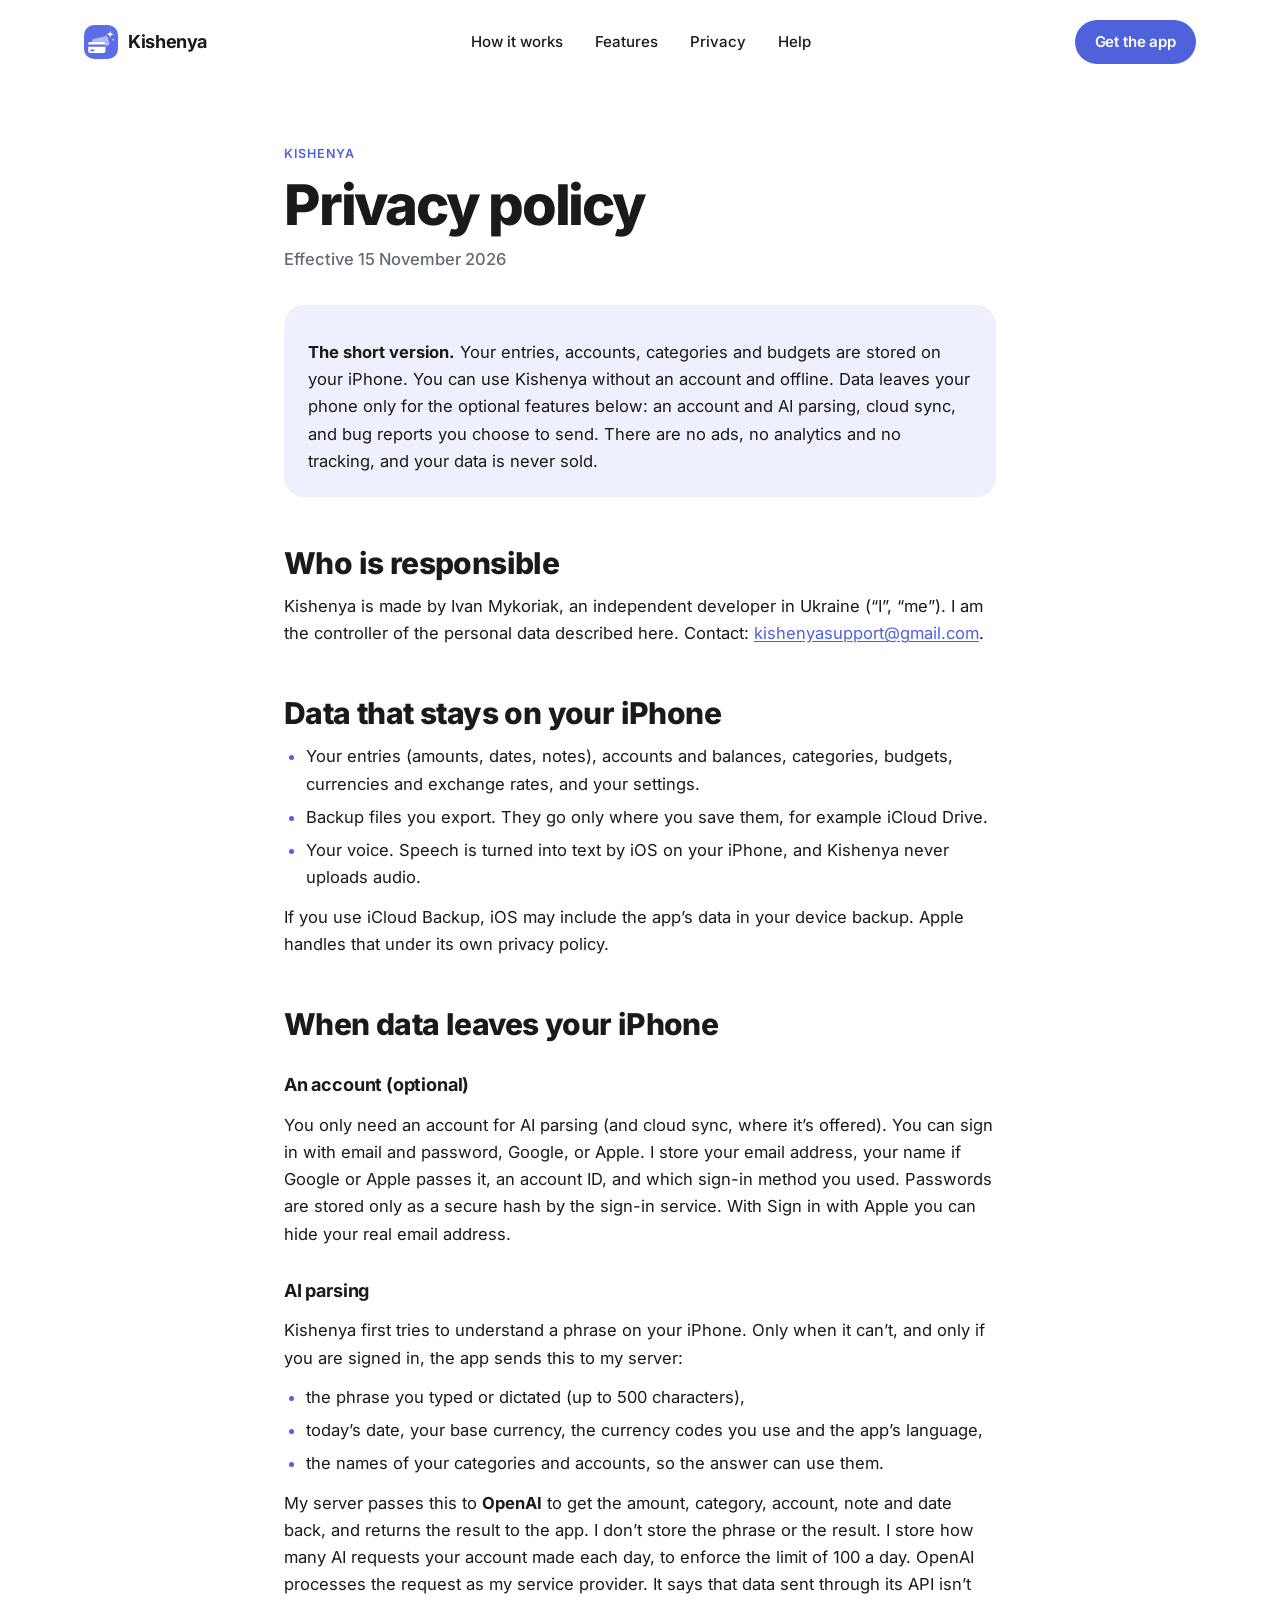
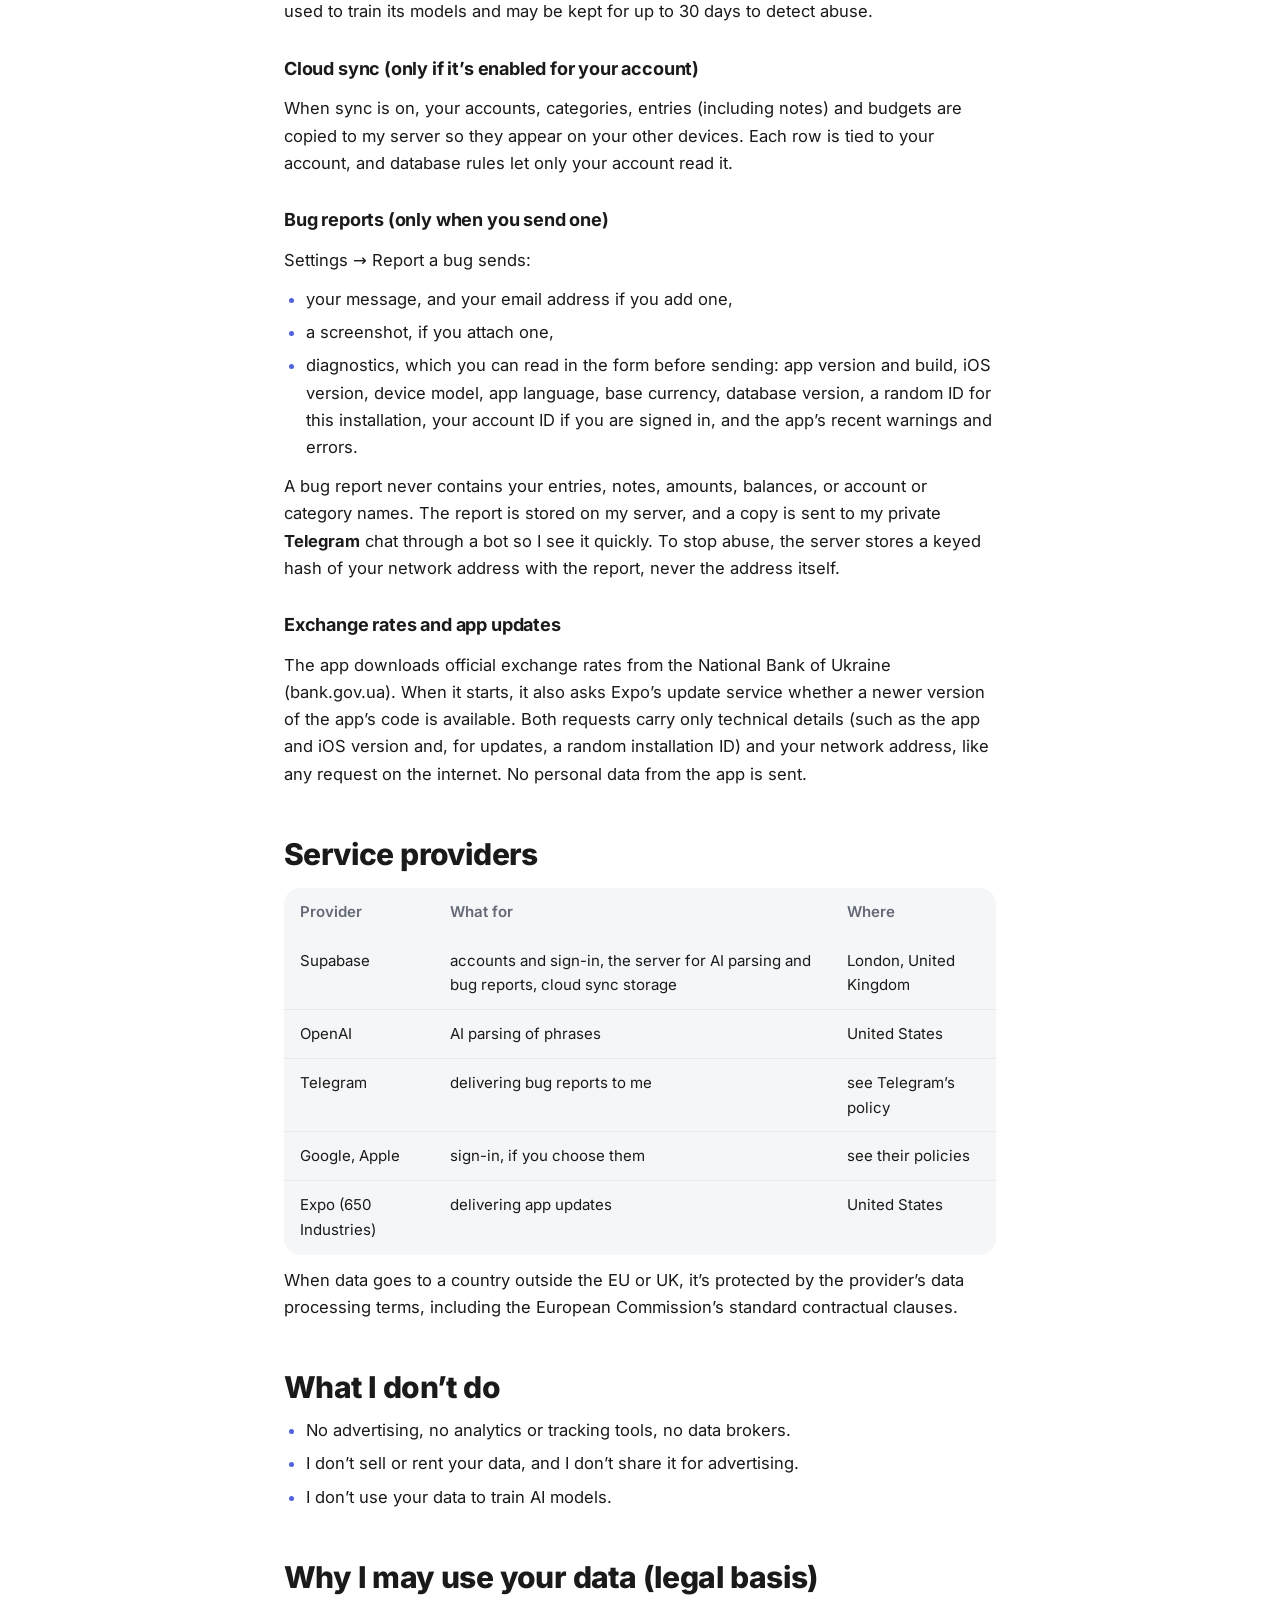
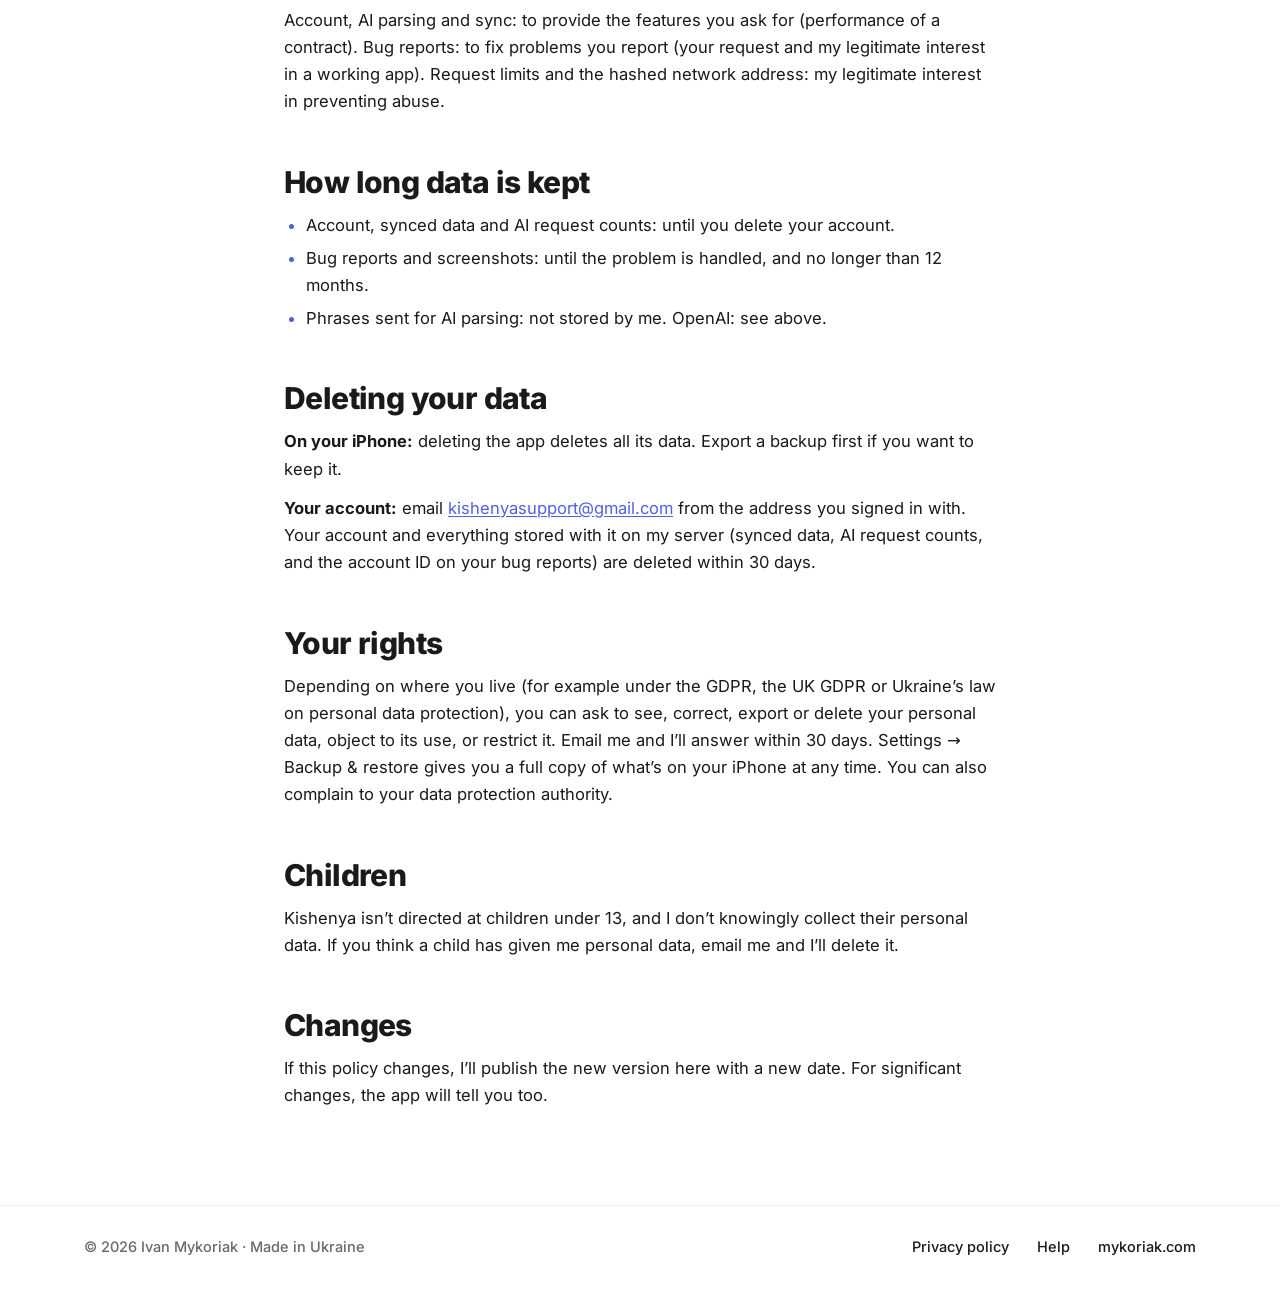
==== commit 303a3d1f: "Privacy policy: use kishenyasupport@gmail.com as the contact Co-Authored-By: Claude Opus 5.5 <norepl" ====
--- a/privacy/index.html
+++ b/privacy/index.html
@@ -69,7 +69,7 @@
       </div>
 
       <h2>Who is responsible</h2>
-      <p>Kishenya is made by Ivan Mykoriak, an independent developer in Ukraine (“I”, “me”). I am the controller of the personal data described here. Contact: <a href="mailto:herroartes@gmail.com?subject=Kishenya%20privacy">herroartes@gmail.com</a>.</p>
+      <p>Kishenya is made by Ivan Mykoriak, an independent developer in Ukraine (“I”, “me”). I am the controller of the personal data described here. Contact: <a href="mailto:kishenyasupport@gmail.com?subject=Kishenya%20privacy">kishenyasupport@gmail.com</a>.</p>
 
       <h2>Data that stays on your iPhone</h2>
       <ul>
@@ -144,7 +144,7 @@
 
       <h2 id="delete">Deleting your data</h2>
       <p><strong>On your iPhone:</strong> deleting the app deletes all its data. Export a backup first if you want to keep it.</p>
-      <p><strong>Your account:</strong> email <a href="mailto:herroartes@gmail.com?subject=Kishenya%3A%20delete%20my%20account">herroartes@gmail.com</a> from the address you signed in with. Your account and everything stored with it on my server (synced data, AI request counts, and the account ID on your bug reports) are deleted within 30 days.</p>
+      <p><strong>Your account:</strong> email <a href="mailto:kishenyasupport@gmail.com?subject=Kishenya%3A%20delete%20my%20account">kishenyasupport@gmail.com</a> from the address you signed in with. Your account and everything stored with it on my server (synced data, AI request counts, and the account ID on your bug reports) are deleted within 30 days.</p>
 
       <h2>Your rights</h2>
       <p>Depending on where you live (for example under the GDPR, the UK GDPR or Ukraine’s law on personal data protection), you can ask to see, correct, export or delete your personal data, object to its use, or restrict it. Email me and I’ll answer within 30 days. Settings → Backup &amp; restore gives you a full copy of what’s on your iPhone at any time. You can also complain to your data protection authority.</p>
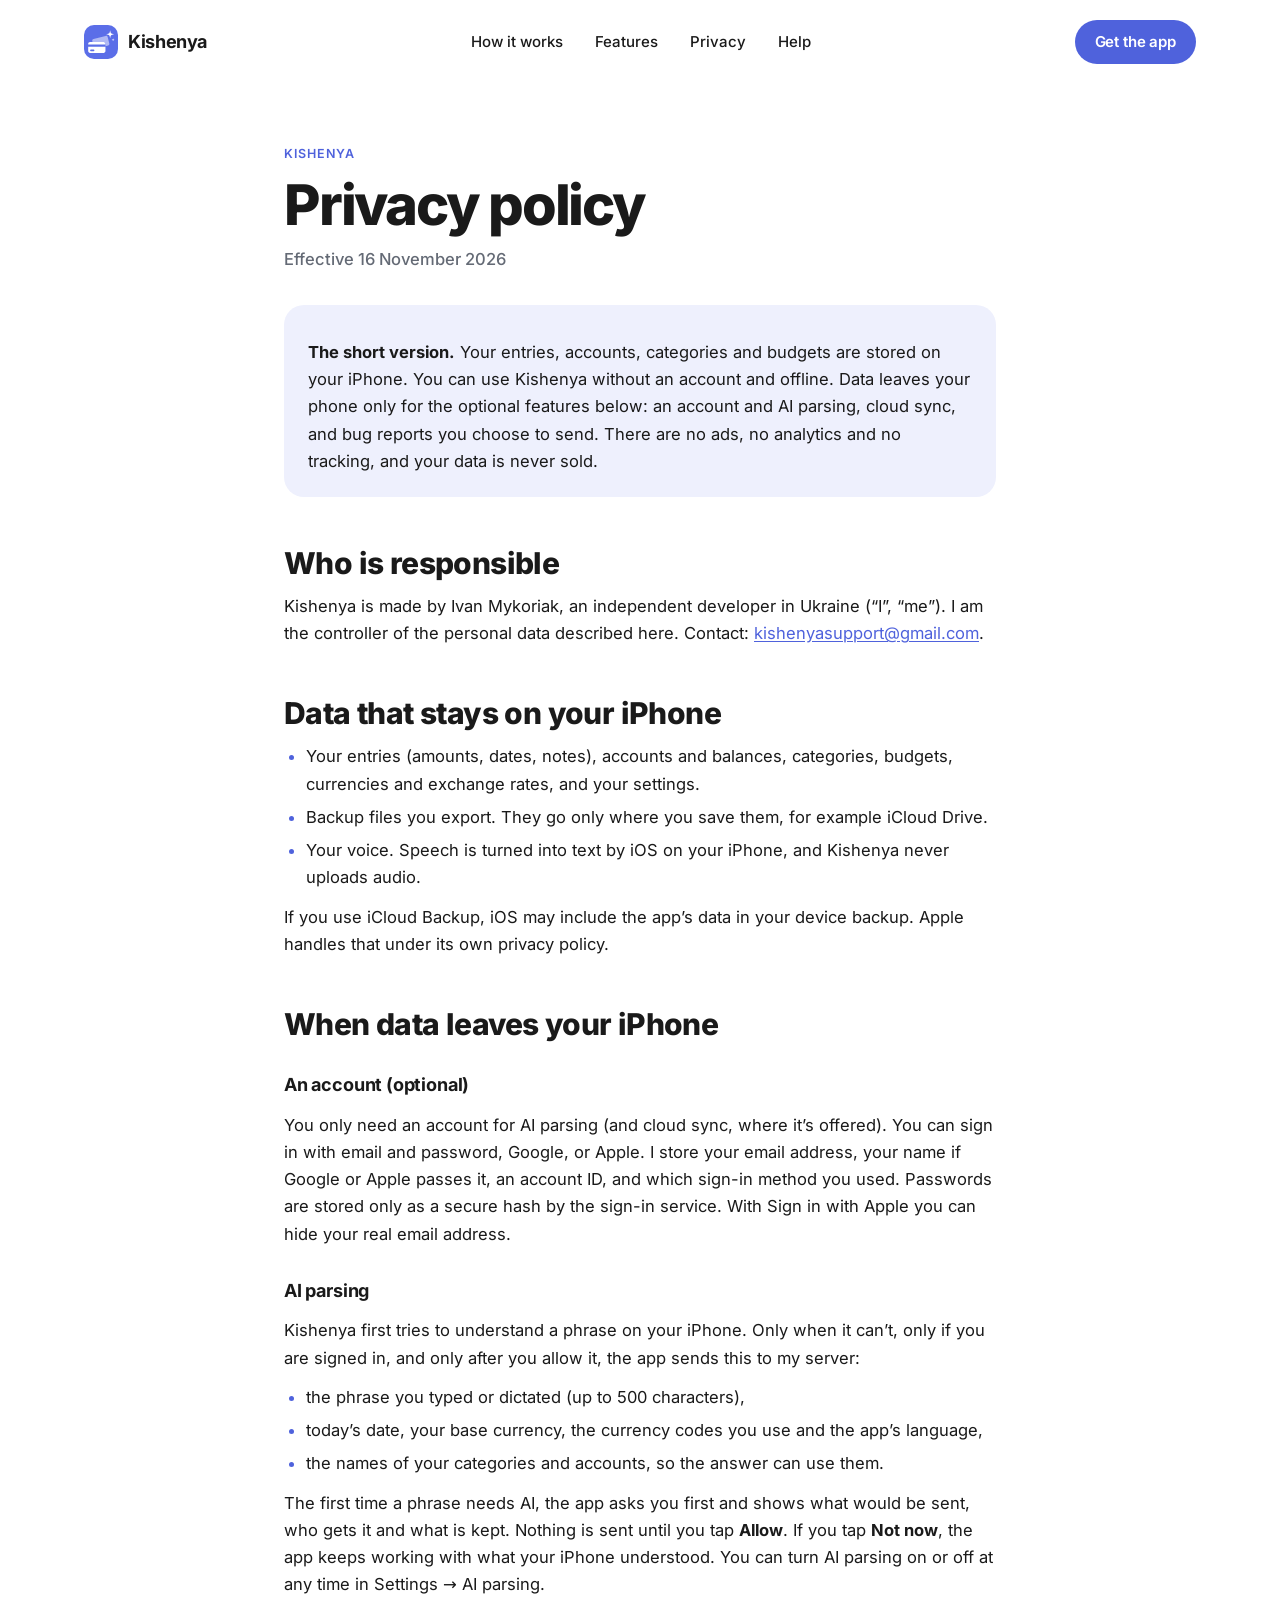
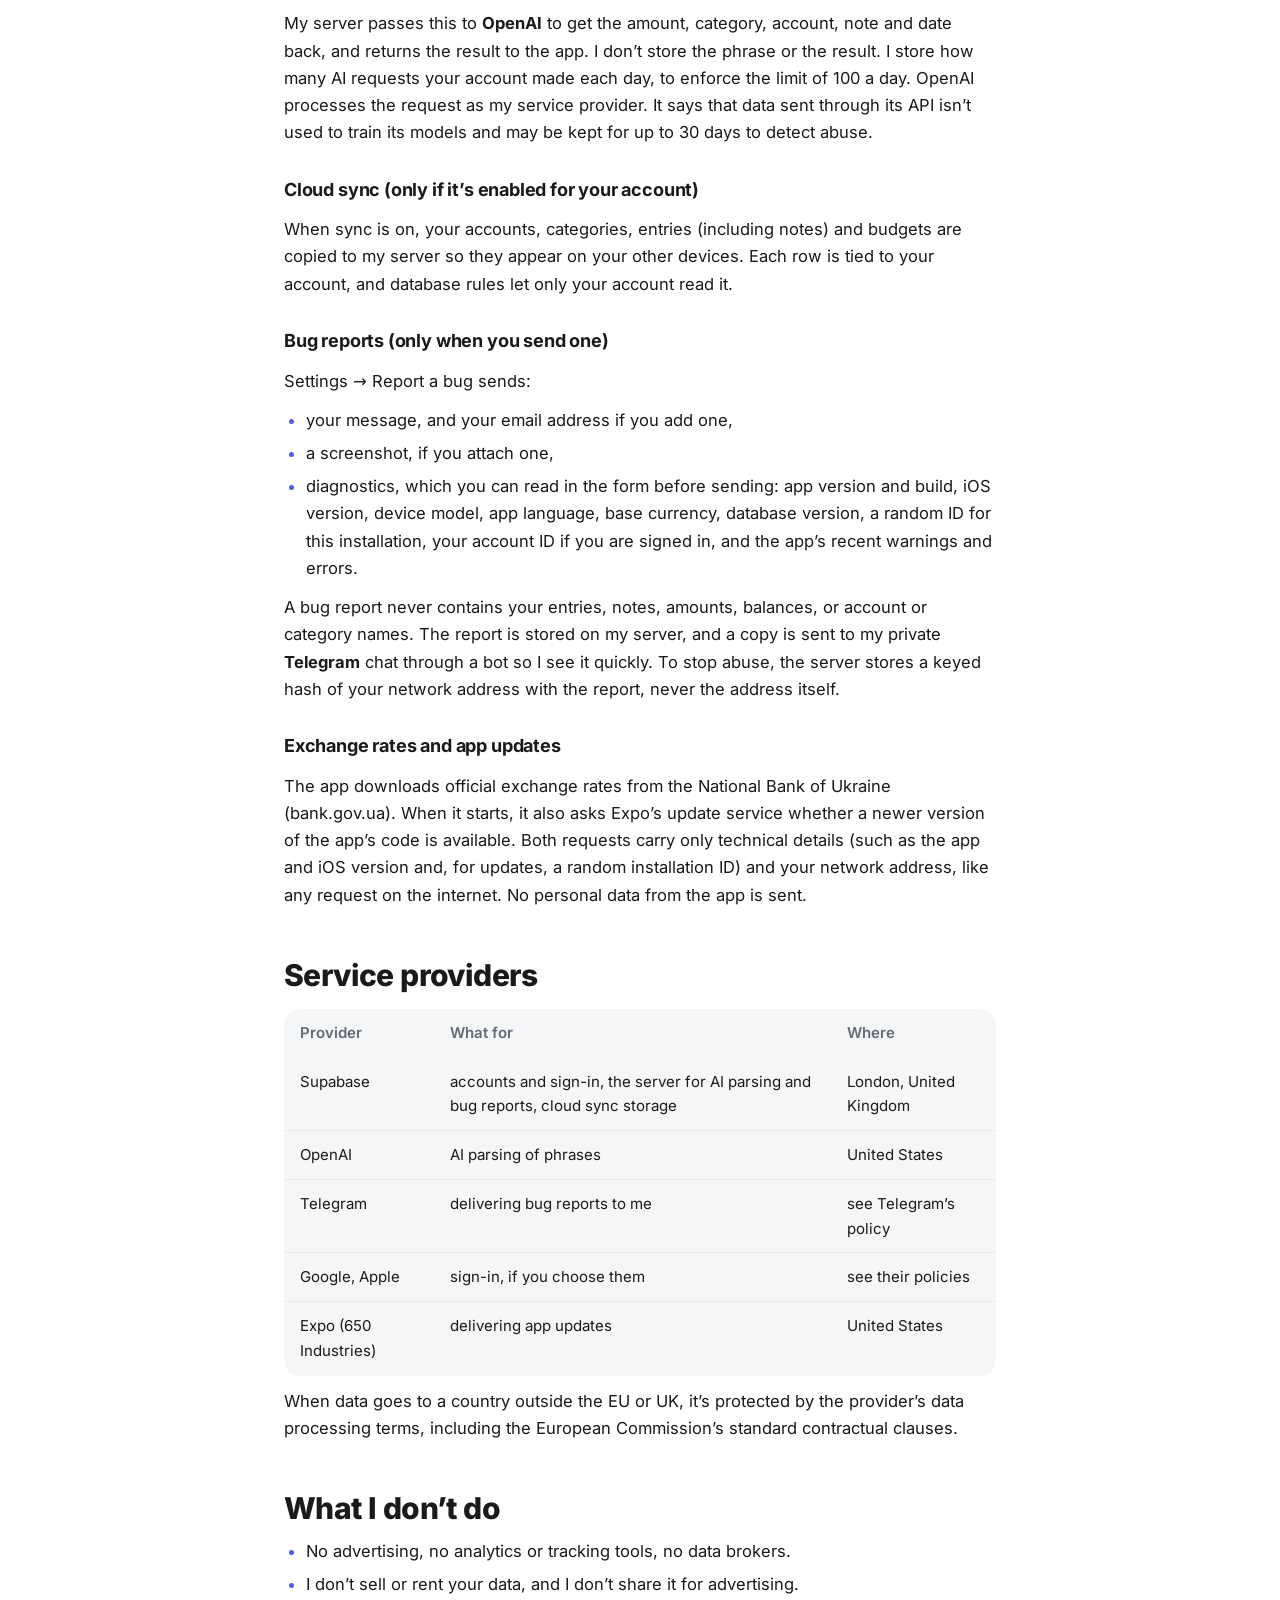
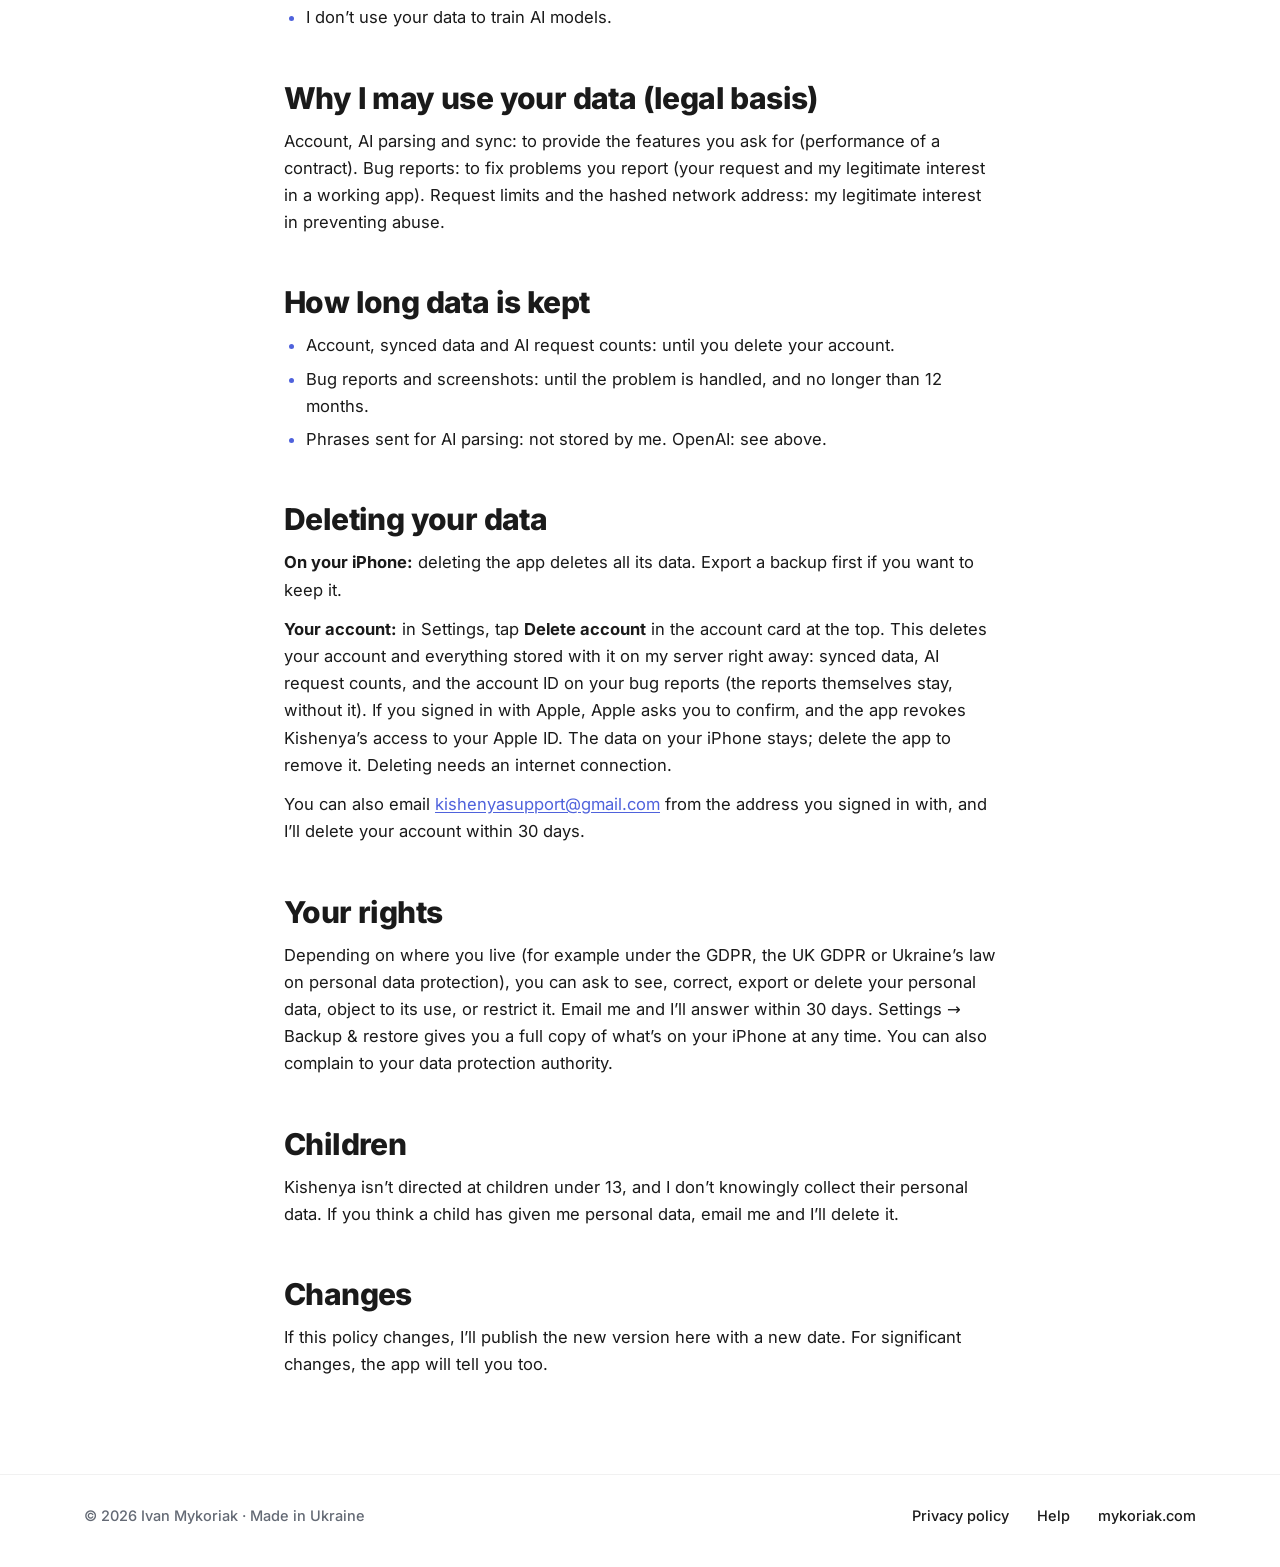
==== commit 581c5f64: "Privacy policy: AI consent and in-app account deletion The app now asks before a phrase goes to Open" ====
--- a/privacy/index.html
+++ b/privacy/index.html
@@ -61,7 +61,7 @@
     <main class="wrap legal">
       <p class="eyebrow">Kishenya</p>
       <h1>Privacy policy</h1>
-      <p class="legal__date">Effective 15 November 2026</p>
+      <p class="legal__date">Effective 16 November 2026</p>
 
 
       <div class="legal__callout">
@@ -85,12 +85,13 @@
       <p>You only need an account for AI parsing (and cloud sync, where it’s offered). You can sign in with email and password, Google, or Apple. I store your email address, your name if Google or Apple passes it, an account ID, and which sign-in method you used. Passwords are stored only as a secure hash by the sign-in service. With Sign in with Apple you can hide your real email address.</p>
 
       <h3 id="ai">AI parsing</h3>
-      <p>Kishenya first tries to understand a phrase on your iPhone. Only when it can’t, and only if you are signed in, the app sends this to my server:</p>
+      <p>Kishenya first tries to understand a phrase on your iPhone. Only when it can’t, only if you are signed in, and only after you allow it, the app sends this to my server:</p>
       <ul>
         <li>the phrase you typed or dictated (up to 500 characters),</li>
         <li>today’s date, your base currency, the currency codes you use and the app’s language,</li>
         <li>the names of your categories and accounts, so the answer can use them.</li>
       </ul>
+      <p>The first time a phrase needs AI, the app asks you first and shows what would be sent, who gets it and what is kept. Nothing is sent until you tap <strong>Allow</strong>. If you tap <strong>Not now</strong>, the app keeps working with what your iPhone understood. You can turn AI parsing on or off at any time in Settings → AI parsing.</p>
       <p>My server passes this to <strong>OpenAI</strong> to get the amount, category, account, note and date back, and returns the result to the app. I don’t store the phrase or the result. I store how many AI requests your account made each day, to enforce the limit of 100 a day. OpenAI processes the request as my service provider. It says that data sent through its API isn’t used to train its models and may be kept for up to 30 days to detect abuse.</p>
 
       <h3 id="sync">Cloud sync (only if it’s enabled for your account)</h3>
@@ -144,7 +145,8 @@
 
       <h2 id="delete">Deleting your data</h2>
       <p><strong>On your iPhone:</strong> deleting the app deletes all its data. Export a backup first if you want to keep it.</p>
-      <p><strong>Your account:</strong> email <a href="mailto:kishenyasupport@gmail.com?subject=Kishenya%3A%20delete%20my%20account">kishenyasupport@gmail.com</a> from the address you signed in with. Your account and everything stored with it on my server (synced data, AI request counts, and the account ID on your bug reports) are deleted within 30 days.</p>
+      <p><strong>Your account:</strong> in Settings, tap <strong>Delete account</strong> in the account card at the top. This deletes your account and everything stored with it on my server right away: synced data, AI request counts, and the account ID on your bug reports (the reports themselves stay, without it). If you signed in with Apple, Apple asks you to confirm, and the app revokes Kishenya’s access to your Apple ID. The data on your iPhone stays; delete the app to remove it. Deleting needs an internet connection.</p>
+      <p>You can also email <a href="mailto:kishenyasupport@gmail.com?subject=Kishenya%3A%20delete%20my%20account">kishenyasupport@gmail.com</a> from the address you signed in with, and I’ll delete your account within 30 days.</p>
 
       <h2>Your rights</h2>
       <p>Depending on where you live (for example under the GDPR, the UK GDPR or Ukraine’s law on personal data protection), you can ask to see, correct, export or delete your personal data, object to its use, or restrict it. Email me and I’ll answer within 30 days. Settings → Backup &amp; restore gives you a full copy of what’s on your iPhone at any time. You can also complain to your data protection authority.</p>
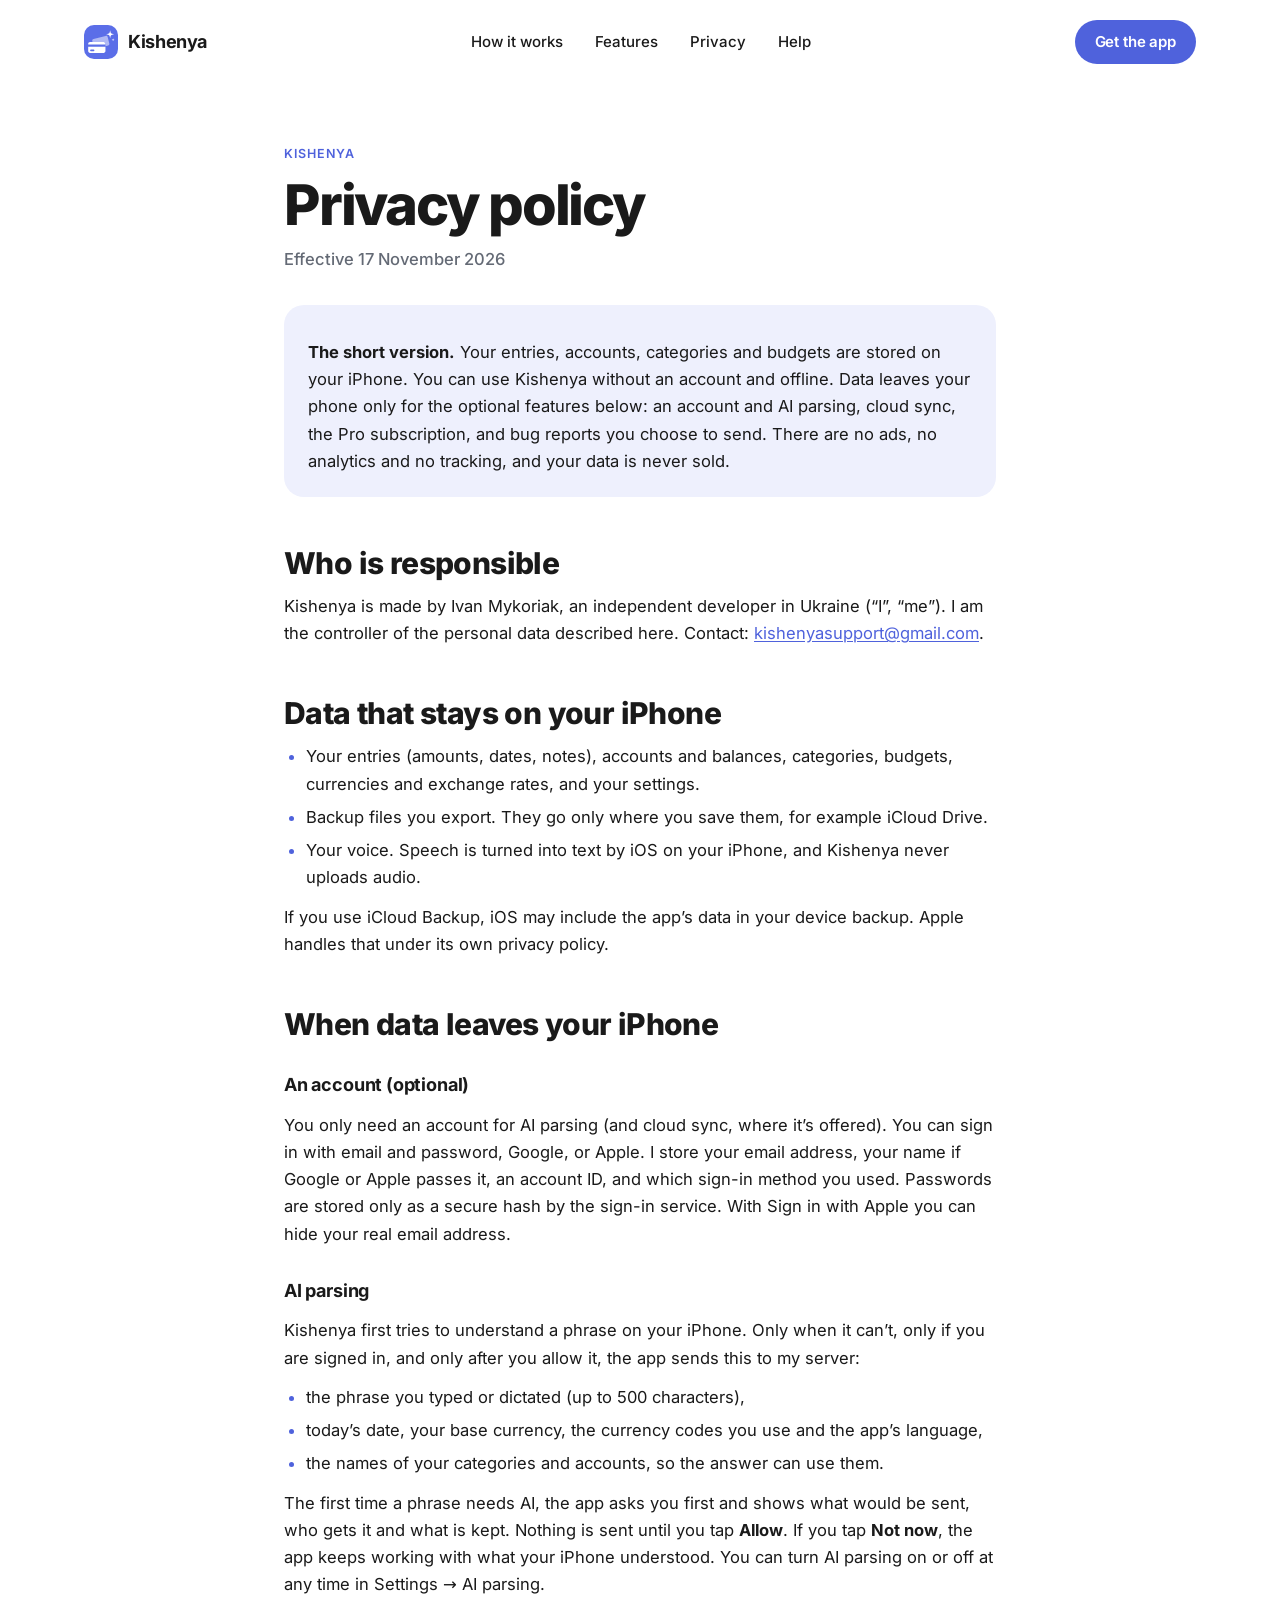
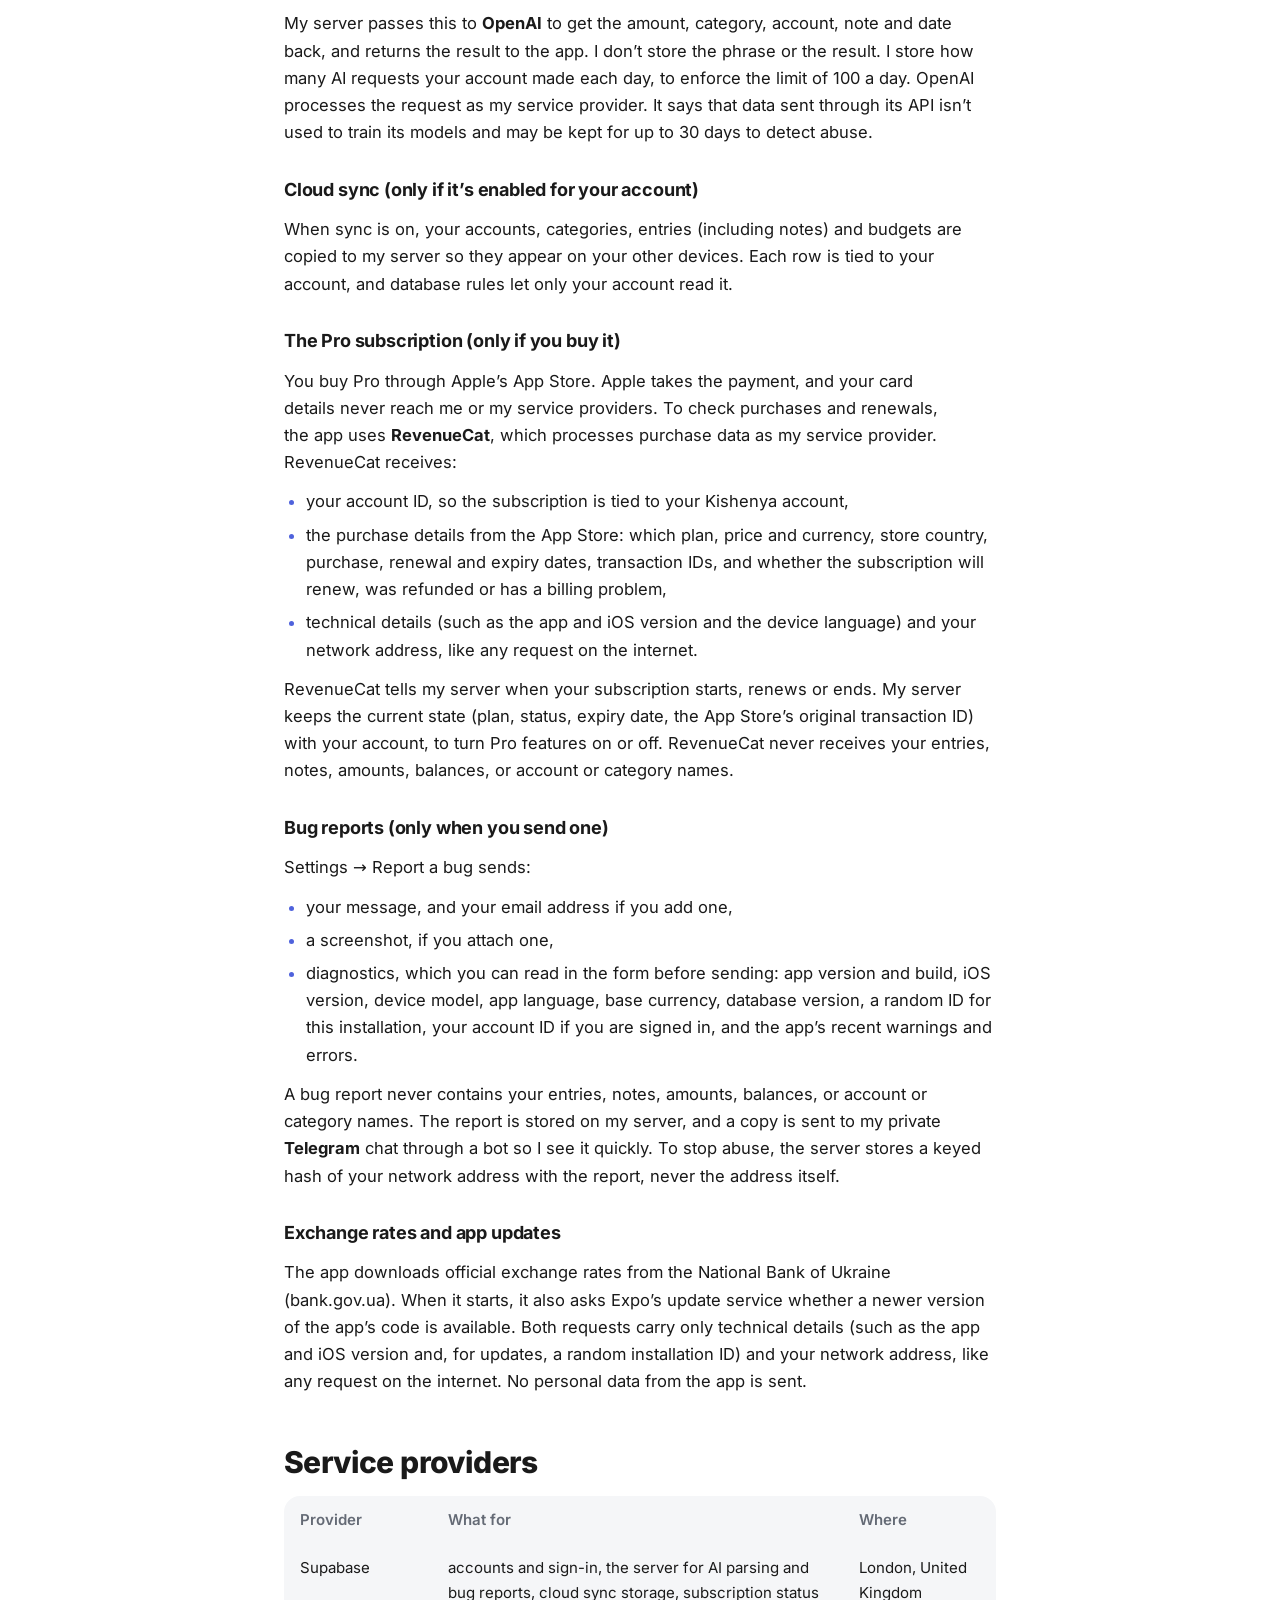
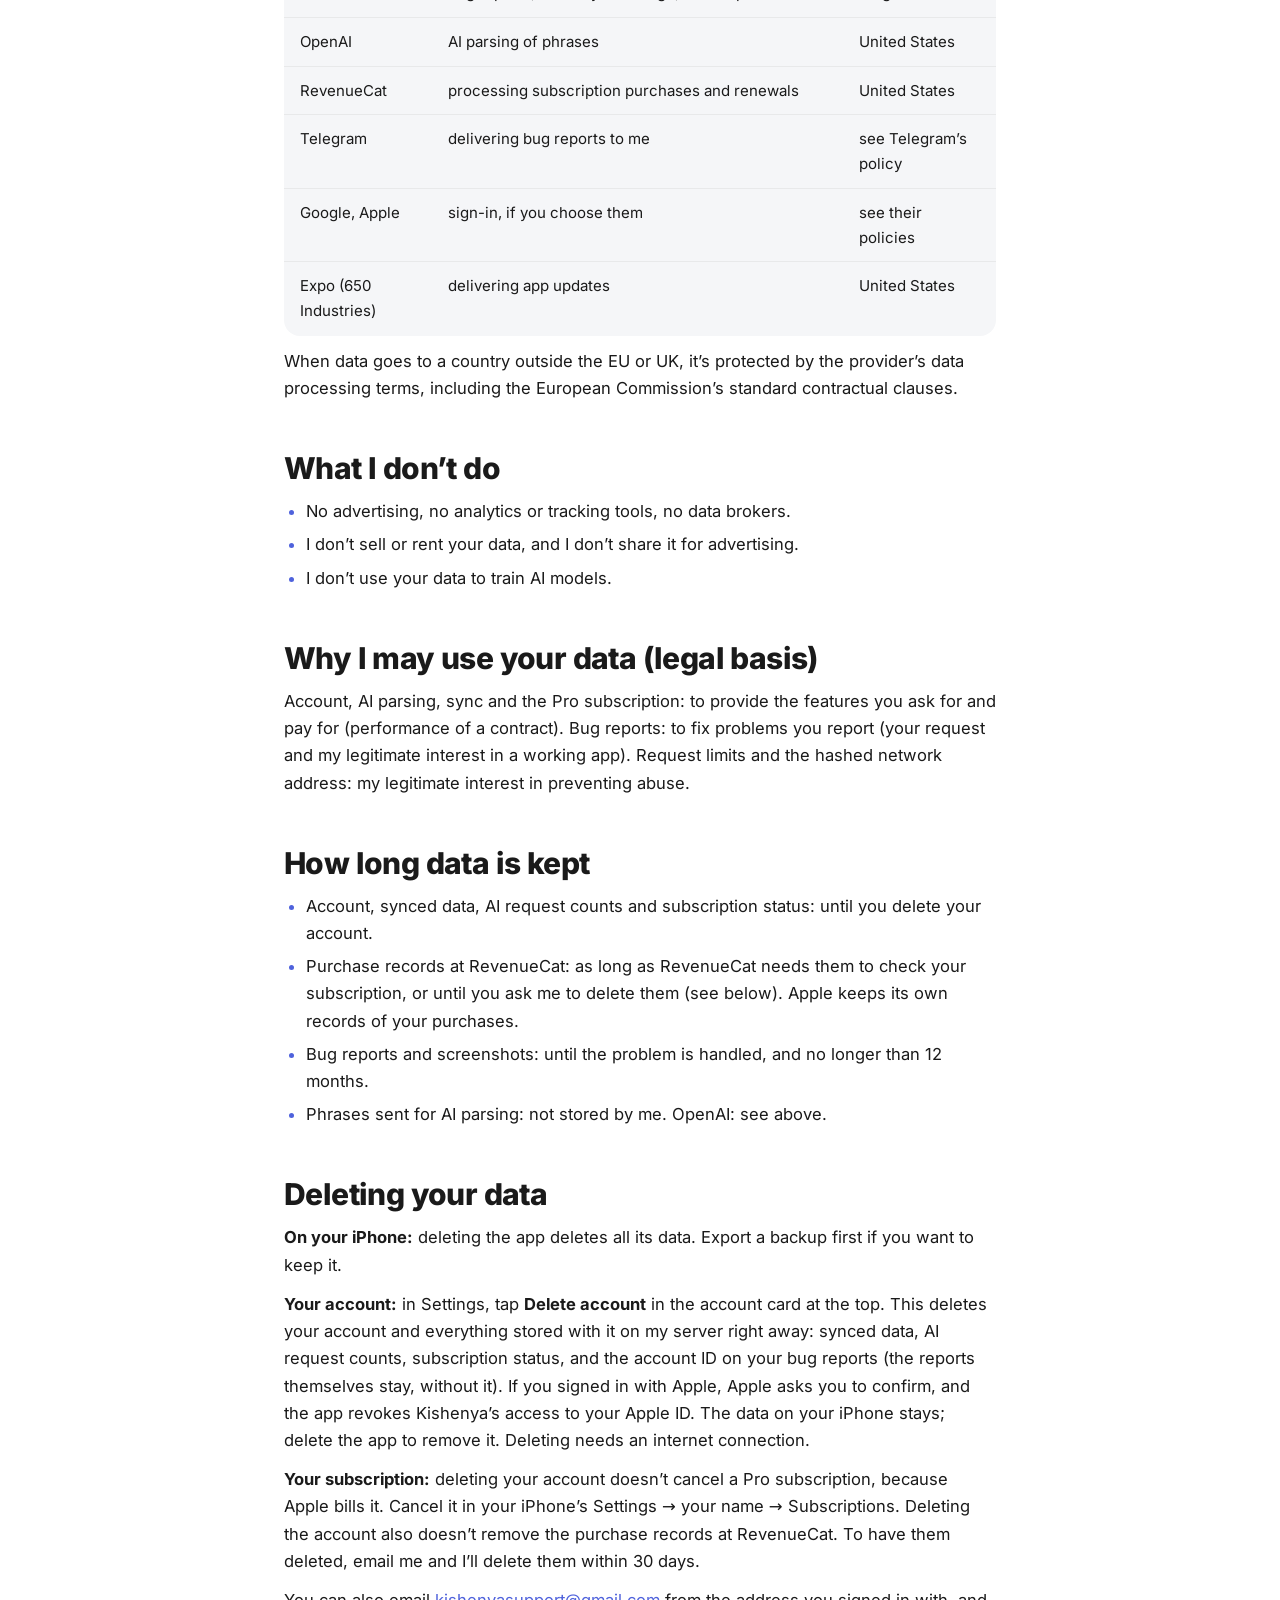
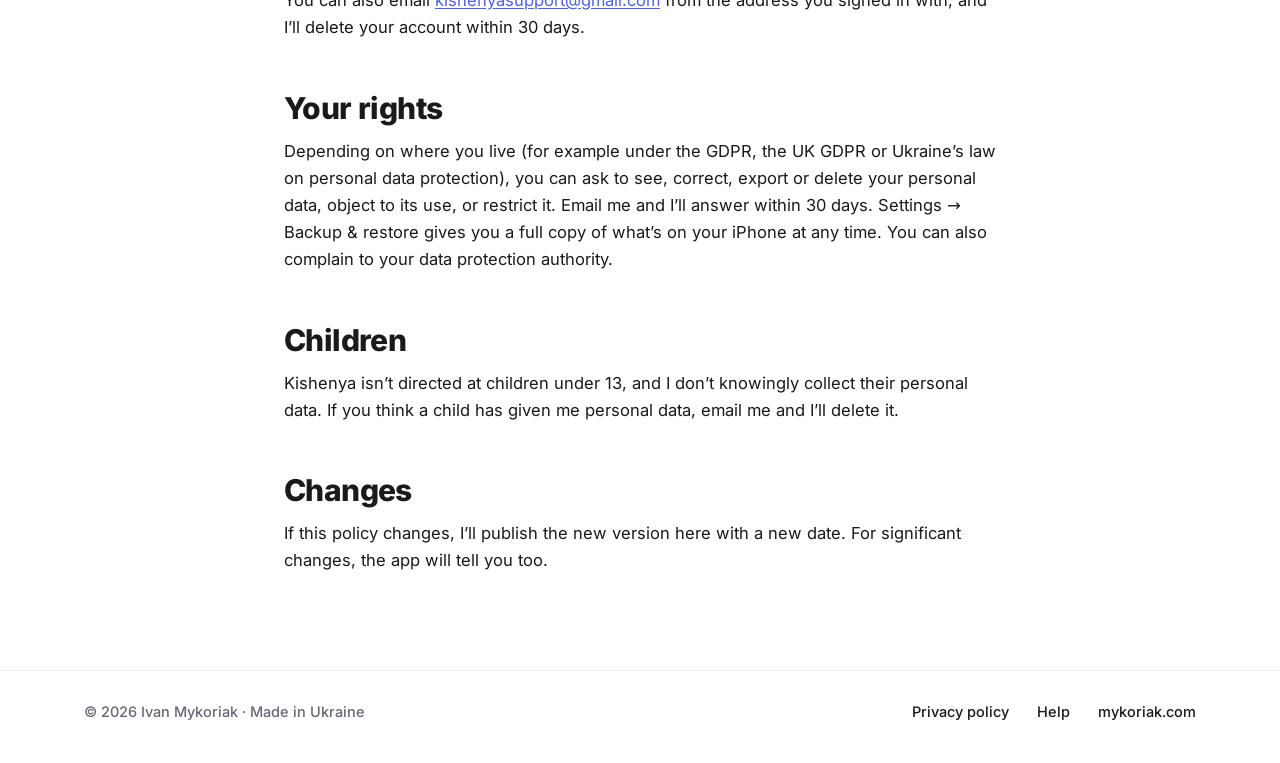
==== commit 964c0030: "Privacy policy: name RevenueCat as a processor of purchase data Add a "Pro subscription" section (wh" ====
--- a/privacy/index.html
+++ b/privacy/index.html
@@ -61,11 +61,11 @@
     <main class="wrap legal">
       <p class="eyebrow">Kishenya</p>
       <h1>Privacy policy</h1>
-      <p class="legal__date">Effective 16 November 2026</p>
+      <p class="legal__date">Effective 17 November 2026</p>
 
 
       <div class="legal__callout">
-        <p><strong>The short version.</strong> Your entries, accounts, categories and budgets are stored on your iPhone. You can use Kishenya without an account and offline. Data leaves your phone only for the optional features below: an account and AI parsing, cloud sync, and bug reports you choose to send. There are no ads, no analytics and no tracking, and your data is never sold.</p>
+        <p><strong>The short version.</strong> Your entries, accounts, categories and budgets are stored on your iPhone. You can use Kishenya without an account and offline. Data leaves your phone only for the optional features below: an account and AI parsing, cloud sync, the Pro subscription, and bug reports you choose to send. There are no ads, no analytics and no tracking, and your data is never sold.</p>
       </div>
 
       <h2>Who is responsible</h2>
@@ -97,6 +97,15 @@
       <h3 id="sync">Cloud sync (only if it’s enabled for your account)</h3>
       <p>When sync is on, your accounts, categories, entries (including notes) and budgets are copied to my server so they appear on your other devices. Each row is tied to your account, and database rules let only your account read it.</p>
 
+      <h3 id="purchases">The Pro subscription (only if you buy it)</h3>
+      <p>You buy Pro through Apple’s App Store. Apple takes the payment, and your card details never reach me or my service providers. To check purchases and renewals, the app uses <strong>RevenueCat</strong>, which processes purchase data as my service provider. RevenueCat receives:</p>
+      <ul>
+        <li>your account ID, so the subscription is tied to your Kishenya account,</li>
+        <li>the purchase details from the App Store: which plan, price and currency, store country, purchase, renewal and expiry dates, transaction IDs, and whether the subscription will renew, was refunded or has a billing problem,</li>
+        <li>technical details (such as the app and iOS version and the device language) and your network address, like any request on the internet.</li>
+      </ul>
+      <p>RevenueCat tells my server when your subscription starts, renews or ends. My server keeps the current state (plan, status, expiry date, the App Store’s original transaction ID) with your account, to turn Pro features on or off. RevenueCat never receives your entries, notes, amounts, balances, or account or category names.</p>
+
       <h3 id="bug-reports">Bug reports (only when you send one)</h3>
       <p>Settings → Report a bug sends:</p>
       <ul>
@@ -116,8 +125,9 @@
             <tr><th>Provider</th><th>What for</th><th>Where</th></tr>
           </thead>
           <tbody>
-            <tr><td>Supabase</td><td>accounts and sign-in, the server for AI parsing and bug reports, cloud sync storage</td><td>London, United Kingdom</td></tr>
+            <tr><td>Supabase</td><td>accounts and sign-in, the server for AI parsing and bug reports, cloud sync storage, subscription status</td><td>London, United Kingdom</td></tr>
             <tr><td>OpenAI</td><td>AI parsing of phrases</td><td>United States</td></tr>
+            <tr><td>RevenueCat</td><td>processing subscription purchases and renewals</td><td>United States</td></tr>
             <tr><td>Telegram</td><td>delivering bug reports to me</td><td>see Telegram’s policy</td></tr>
             <tr><td>Google, Apple</td><td>sign-in, if you choose them</td><td>see their policies</td></tr>
             <tr><td>Expo (650 Industries)</td><td>delivering app updates</td><td>United States</td></tr>
@@ -134,18 +144,20 @@
       </ul>
 
       <h2>Why I may use your data (legal basis)</h2>
-      <p>Account, AI parsing and sync: to provide the features you ask for (performance of a contract). Bug reports: to fix problems you report (your request and my legitimate interest in a working app). Request limits and the hashed network address: my legitimate interest in preventing abuse.</p>
+      <p>Account, AI parsing, sync and the Pro subscription: to provide the features you ask for and pay for (performance of a contract). Bug reports: to fix problems you report (your request and my legitimate interest in a working app). Request limits and the hashed network address: my legitimate interest in preventing abuse.</p>
 
       <h2>How long data is kept</h2>
       <ul>
-        <li>Account, synced data and AI request counts: until you delete your account.</li>
+        <li>Account, synced data, AI request counts and subscription status: until you delete your account.</li>
+        <li>Purchase records at RevenueCat: as long as RevenueCat needs them to check your subscription, or until you ask me to delete them (see below). Apple keeps its own records of your purchases.</li>
         <li>Bug reports and screenshots: until the problem is handled, and no longer than 12 months.</li>
         <li>Phrases sent for AI parsing: not stored by me. OpenAI: see above.</li>
       </ul>
 
       <h2 id="delete">Deleting your data</h2>
       <p><strong>On your iPhone:</strong> deleting the app deletes all its data. Export a backup first if you want to keep it.</p>
-      <p><strong>Your account:</strong> in Settings, tap <strong>Delete account</strong> in the account card at the top. This deletes your account and everything stored with it on my server right away: synced data, AI request counts, and the account ID on your bug reports (the reports themselves stay, without it). If you signed in with Apple, Apple asks you to confirm, and the app revokes Kishenya’s access to your Apple ID. The data on your iPhone stays; delete the app to remove it. Deleting needs an internet connection.</p>
+      <p><strong>Your account:</strong> in Settings, tap <strong>Delete account</strong> in the account card at the top. This deletes your account and everything stored with it on my server right away: synced data, AI request counts, subscription status, and the account ID on your bug reports (the reports themselves stay, without it). If you signed in with Apple, Apple asks you to confirm, and the app revokes Kishenya’s access to your Apple ID. The data on your iPhone stays; delete the app to remove it. Deleting needs an internet connection.</p>
+      <p><strong>Your subscription:</strong> deleting your account doesn’t cancel a Pro subscription, because Apple bills it. Cancel it in your iPhone’s Settings → your name → Subscriptions. Deleting the account also doesn’t remove the purchase records at RevenueCat. To have them deleted, email me and I’ll delete them within 30 days.</p>
       <p>You can also email <a href="mailto:kishenyasupport@gmail.com?subject=Kishenya%3A%20delete%20my%20account">kishenyasupport@gmail.com</a> from the address you signed in with, and I’ll delete your account within 30 days.</p>
 
       <h2>Your rights</h2>
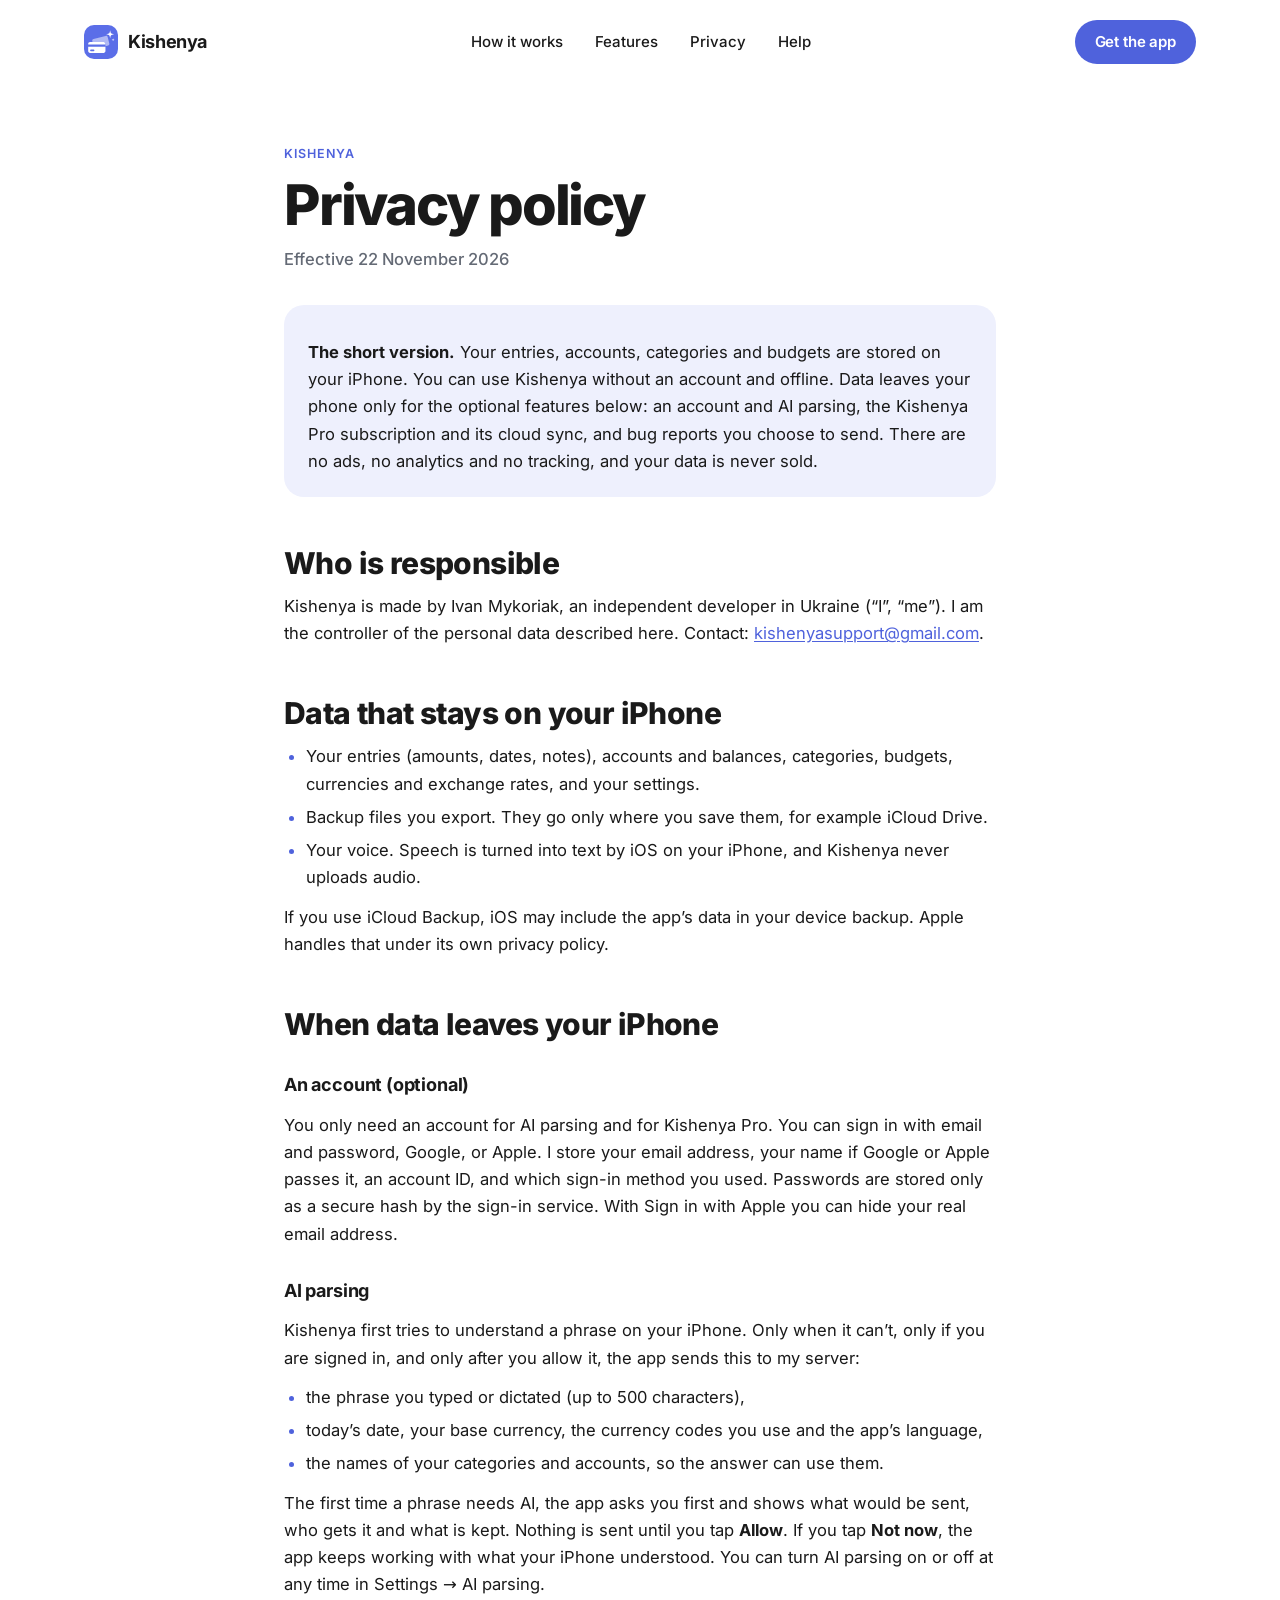
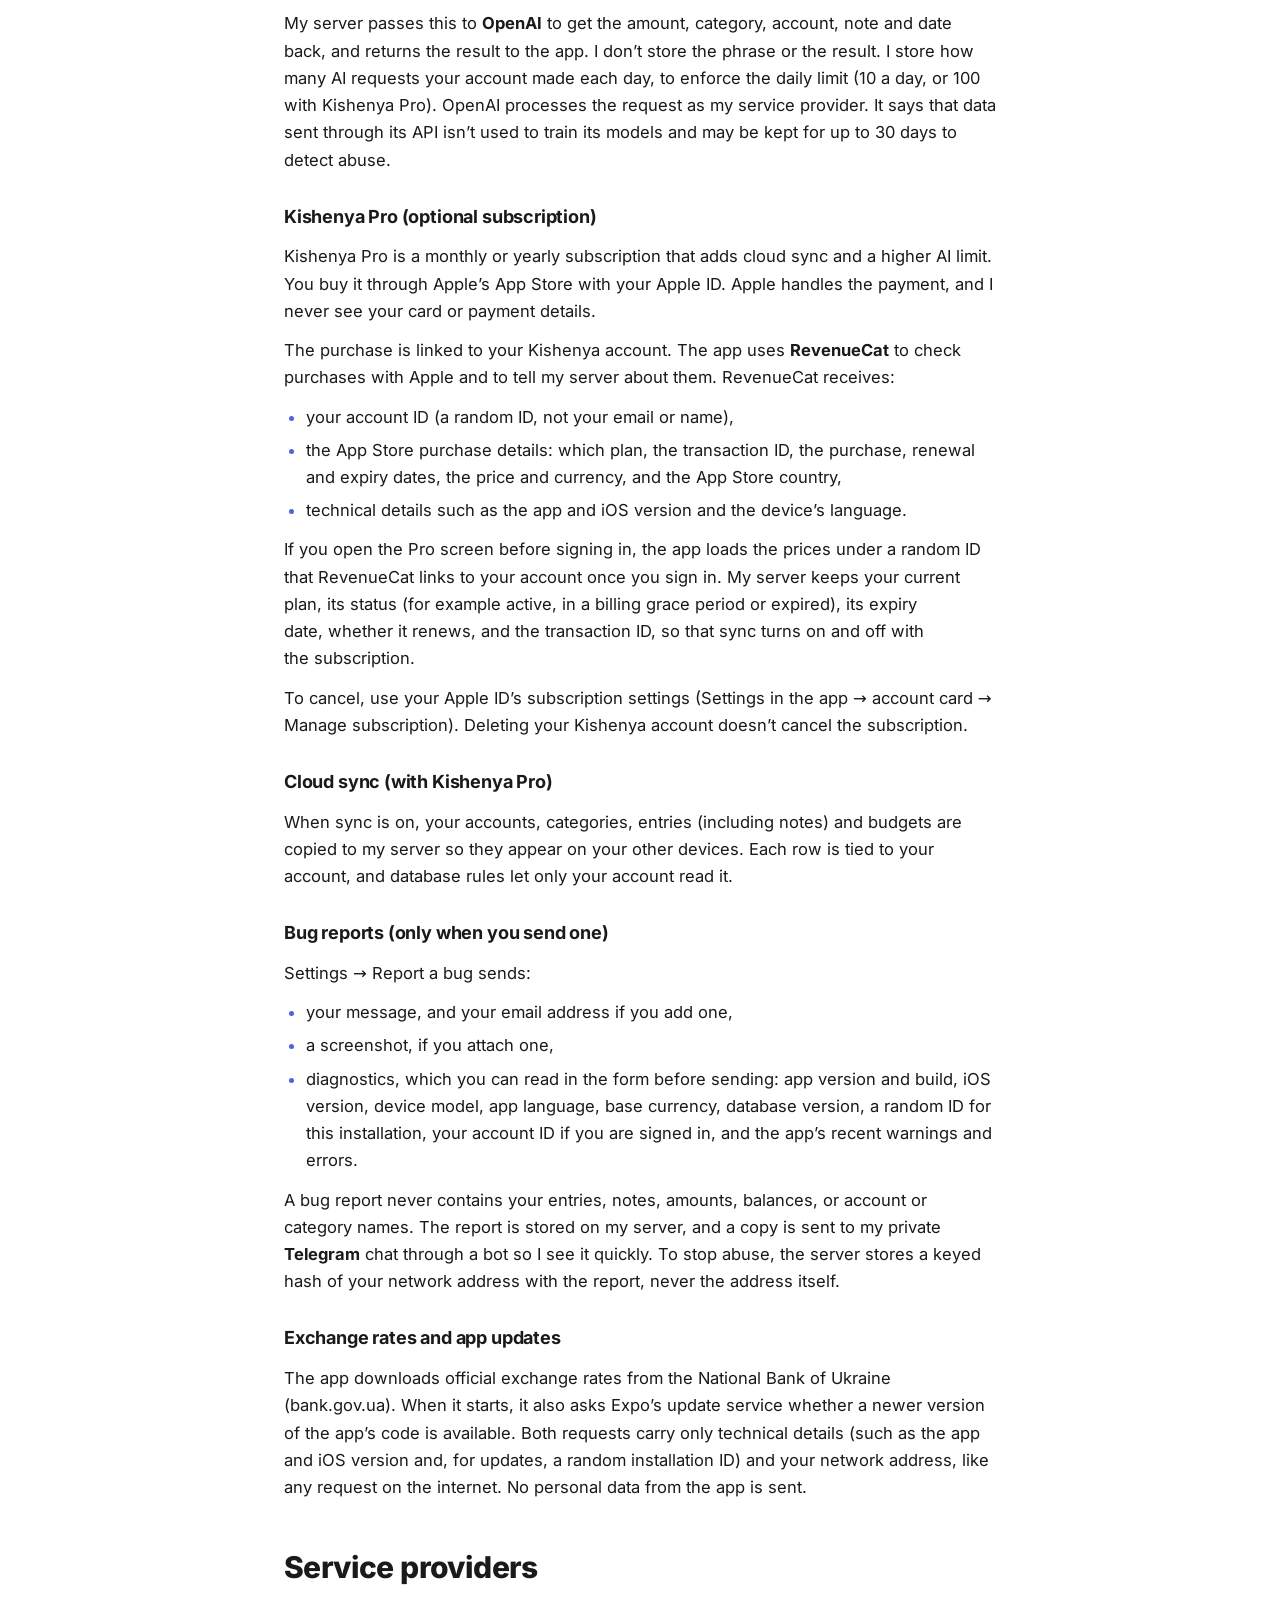
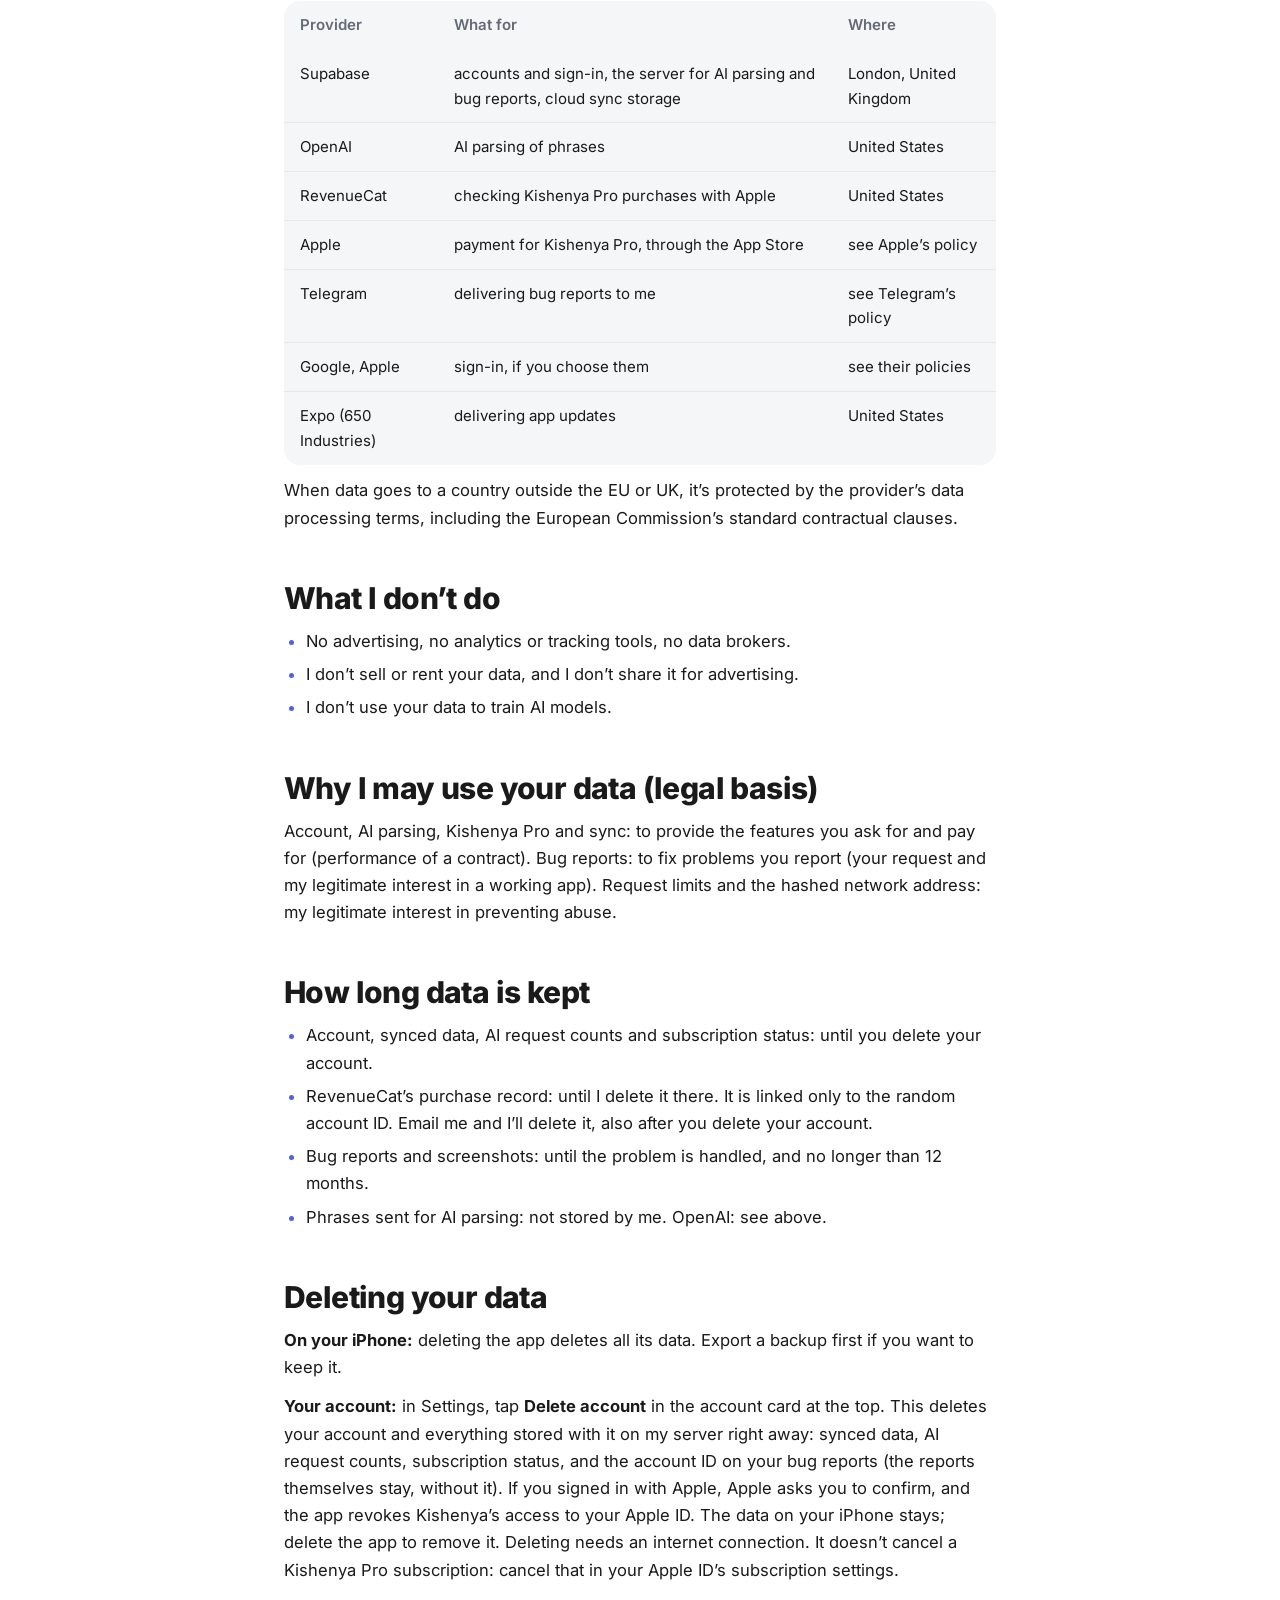
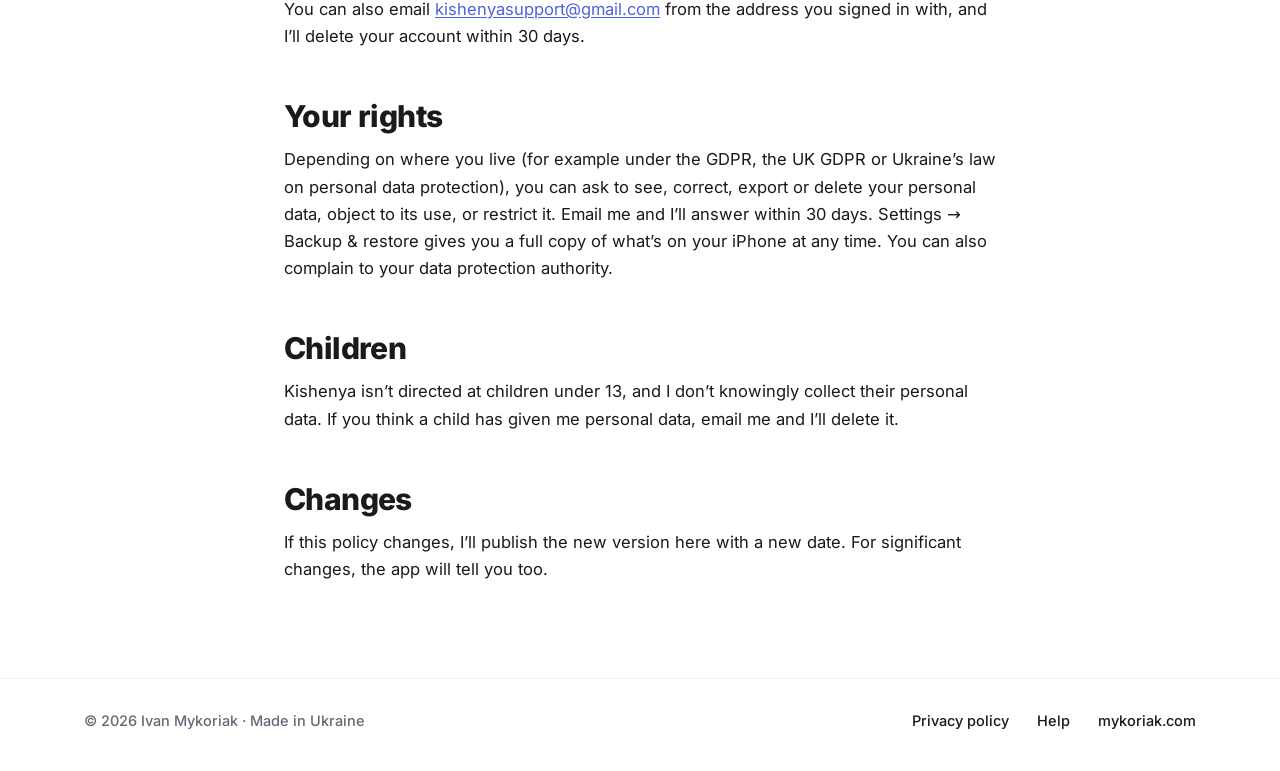
==== commit b907229c: "Privacy policy and FAQ: Kishenya Pro subscription 1.0 ships the Pro subscription, so the policy now " ====
--- a/privacy/index.html
+++ b/privacy/index.html
@@ -61,11 +61,11 @@
     <main class="wrap legal">
       <p class="eyebrow">Kishenya</p>
       <h1>Privacy policy</h1>
-      <p class="legal__date">Effective 17 November 2026</p>
+      <p class="legal__date">Effective 22 November 2026</p>
 
 
       <div class="legal__callout">
-        <p><strong>The short version.</strong> Your entries, accounts, categories and budgets are stored on your iPhone. You can use Kishenya without an account and offline. Data leaves your phone only for the optional features below: an account and AI parsing, cloud sync, the Pro subscription, and bug reports you choose to send. There are no ads, no analytics and no tracking, and your data is never sold.</p>
+        <p><strong>The short version.</strong> Your entries, accounts, categories and budgets are stored on your iPhone. You can use Kishenya without an account and offline. Data leaves your phone only for the optional features below: an account and AI parsing, the Kishenya Pro subscription and its cloud sync, and bug reports you choose to send. There are no ads, no analytics and no tracking, and your data is never sold.</p>
       </div>
 
       <h2>Who is responsible</h2>
@@ -82,7 +82,7 @@
       <h2>When data leaves your iPhone</h2>
 
       <h3 id="account">An account (optional)</h3>
-      <p>You only need an account for AI parsing (and cloud sync, where it’s offered). You can sign in with email and password, Google, or Apple. I store your email address, your name if Google or Apple passes it, an account ID, and which sign-in method you used. Passwords are stored only as a secure hash by the sign-in service. With Sign in with Apple you can hide your real email address.</p>
+      <p>You only need an account for AI parsing and for Kishenya Pro. You can sign in with email and password, Google, or Apple. I store your email address, your name if Google or Apple passes it, an account ID, and which sign-in method you used. Passwords are stored only as a secure hash by the sign-in service. With Sign in with Apple you can hide your real email address.</p>
 
       <h3 id="ai">AI parsing</h3>
       <p>Kishenya first tries to understand a phrase on your iPhone. Only when it can’t, only if you are signed in, and only after you allow it, the app sends this to my server:</p>
@@ -92,19 +92,21 @@
         <li>the names of your categories and accounts, so the answer can use them.</li>
       </ul>
       <p>The first time a phrase needs AI, the app asks you first and shows what would be sent, who gets it and what is kept. Nothing is sent until you tap <strong>Allow</strong>. If you tap <strong>Not now</strong>, the app keeps working with what your iPhone understood. You can turn AI parsing on or off at any time in Settings → AI parsing.</p>
-      <p>My server passes this to <strong>OpenAI</strong> to get the amount, category, account, note and date back, and returns the result to the app. I don’t store the phrase or the result. I store how many AI requests your account made each day, to enforce the limit of 100 a day. OpenAI processes the request as my service provider. It says that data sent through its API isn’t used to train its models and may be kept for up to 30 days to detect abuse.</p>
+      <p>My server passes this to <strong>OpenAI</strong> to get the amount, category, account, note and date back, and returns the result to the app. I don’t store the phrase or the result. I store how many AI requests your account made each day, to enforce the daily limit (10 a day, or 100 with Kishenya Pro). OpenAI processes the request as my service provider. It says that data sent through its API isn’t used to train its models and may be kept for up to 30 days to detect abuse.</p>
 
-      <h3 id="sync">Cloud sync (only if it’s enabled for your account)</h3>
+      <h3 id="pro">Kishenya Pro (optional subscription)</h3>
+      <p>Kishenya Pro is a monthly or yearly subscription that adds cloud sync and a higher AI limit. You buy it through Apple’s App Store with your Apple ID. Apple handles the payment, and I never see your card or payment details.</p>
+      <p>The purchase is linked to your Kishenya account. The app uses <strong>RevenueCat</strong> to check purchases with Apple and to tell my server about them. RevenueCat receives:</p>
+      <ul>
+        <li>your account ID (a random ID, not your email or name),</li>
+        <li>the App Store purchase details: which plan, the transaction ID, the purchase, renewal and expiry dates, the price and currency, and the App Store country,</li>
+        <li>technical details such as the app and iOS version and the device’s language.</li>
+      </ul>
+      <p>If you open the Pro screen before signing in, the app loads the prices under a random ID that RevenueCat links to your account once you sign in. My server keeps your current plan, its status (for example active, in a billing grace period or expired), its expiry date, whether it renews, and the transaction ID, so that sync turns on and off with the subscription.</p>
+      <p>To cancel, use your Apple ID’s subscription settings (Settings in the app → account card → Manage subscription). Deleting your Kishenya account doesn’t cancel the subscription.</p>
+
+      <h3 id="sync">Cloud sync (with Kishenya Pro)</h3>
       <p>When sync is on, your accounts, categories, entries (including notes) and budgets are copied to my server so they appear on your other devices. Each row is tied to your account, and database rules let only your account read it.</p>
-
-      <h3 id="purchases">The Pro subscription (only if you buy it)</h3>
-      <p>You buy Pro through Apple’s App Store. Apple takes the payment, and your card details never reach me or my service providers. To check purchases and renewals, the app uses <strong>RevenueCat</strong>, which processes purchase data as my service provider. RevenueCat receives:</p>
-      <ul>
-        <li>your account ID, so the subscription is tied to your Kishenya account,</li>
-        <li>the purchase details from the App Store: which plan, price and currency, store country, purchase, renewal and expiry dates, transaction IDs, and whether the subscription will renew, was refunded or has a billing problem,</li>
-        <li>technical details (such as the app and iOS version and the device language) and your network address, like any request on the internet.</li>
-      </ul>
-      <p>RevenueCat tells my server when your subscription starts, renews or ends. My server keeps the current state (plan, status, expiry date, the App Store’s original transaction ID) with your account, to turn Pro features on or off. RevenueCat never receives your entries, notes, amounts, balances, or account or category names.</p>
 
       <h3 id="bug-reports">Bug reports (only when you send one)</h3>
       <p>Settings → Report a bug sends:</p>
@@ -125,9 +127,10 @@
             <tr><th>Provider</th><th>What for</th><th>Where</th></tr>
           </thead>
           <tbody>
-            <tr><td>Supabase</td><td>accounts and sign-in, the server for AI parsing and bug reports, cloud sync storage, subscription status</td><td>London, United Kingdom</td></tr>
+            <tr><td>Supabase</td><td>accounts and sign-in, the server for AI parsing and bug reports, cloud sync storage</td><td>London, United Kingdom</td></tr>
             <tr><td>OpenAI</td><td>AI parsing of phrases</td><td>United States</td></tr>
-            <tr><td>RevenueCat</td><td>processing subscription purchases and renewals</td><td>United States</td></tr>
+            <tr><td>RevenueCat</td><td>checking Kishenya Pro purchases with Apple</td><td>United States</td></tr>
+            <tr><td>Apple</td><td>payment for Kishenya Pro, through the App Store</td><td>see Apple’s policy</td></tr>
             <tr><td>Telegram</td><td>delivering bug reports to me</td><td>see Telegram’s policy</td></tr>
             <tr><td>Google, Apple</td><td>sign-in, if you choose them</td><td>see their policies</td></tr>
             <tr><td>Expo (650 Industries)</td><td>delivering app updates</td><td>United States</td></tr>
@@ -144,20 +147,19 @@
       </ul>
 
       <h2>Why I may use your data (legal basis)</h2>
-      <p>Account, AI parsing, sync and the Pro subscription: to provide the features you ask for and pay for (performance of a contract). Bug reports: to fix problems you report (your request and my legitimate interest in a working app). Request limits and the hashed network address: my legitimate interest in preventing abuse.</p>
+      <p>Account, AI parsing, Kishenya Pro and sync: to provide the features you ask for and pay for (performance of a contract). Bug reports: to fix problems you report (your request and my legitimate interest in a working app). Request limits and the hashed network address: my legitimate interest in preventing abuse.</p>
 
       <h2>How long data is kept</h2>
       <ul>
         <li>Account, synced data, AI request counts and subscription status: until you delete your account.</li>
-        <li>Purchase records at RevenueCat: as long as RevenueCat needs them to check your subscription, or until you ask me to delete them (see below). Apple keeps its own records of your purchases.</li>
+        <li>RevenueCat’s purchase record: until I delete it there. It is linked only to the random account ID. Email me and I’ll delete it, also after you delete your account.</li>
         <li>Bug reports and screenshots: until the problem is handled, and no longer than 12 months.</li>
         <li>Phrases sent for AI parsing: not stored by me. OpenAI: see above.</li>
       </ul>
 
       <h2 id="delete">Deleting your data</h2>
       <p><strong>On your iPhone:</strong> deleting the app deletes all its data. Export a backup first if you want to keep it.</p>
-      <p><strong>Your account:</strong> in Settings, tap <strong>Delete account</strong> in the account card at the top. This deletes your account and everything stored with it on my server right away: synced data, AI request counts, subscription status, and the account ID on your bug reports (the reports themselves stay, without it). If you signed in with Apple, Apple asks you to confirm, and the app revokes Kishenya’s access to your Apple ID. The data on your iPhone stays; delete the app to remove it. Deleting needs an internet connection.</p>
-      <p><strong>Your subscription:</strong> deleting your account doesn’t cancel a Pro subscription, because Apple bills it. Cancel it in your iPhone’s Settings → your name → Subscriptions. Deleting the account also doesn’t remove the purchase records at RevenueCat. To have them deleted, email me and I’ll delete them within 30 days.</p>
+      <p><strong>Your account:</strong> in Settings, tap <strong>Delete account</strong> in the account card at the top. This deletes your account and everything stored with it on my server right away: synced data, AI request counts, subscription status, and the account ID on your bug reports (the reports themselves stay, without it). If you signed in with Apple, Apple asks you to confirm, and the app revokes Kishenya’s access to your Apple ID. The data on your iPhone stays; delete the app to remove it. Deleting needs an internet connection. It doesn’t cancel a Kishenya Pro subscription: cancel that in your Apple ID’s subscription settings.</p>
       <p>You can also email <a href="mailto:kishenyasupport@gmail.com?subject=Kishenya%3A%20delete%20my%20account">kishenyasupport@gmail.com</a> from the address you signed in with, and I’ll delete your account within 30 days.</p>
 
       <h2>Your rights</h2>
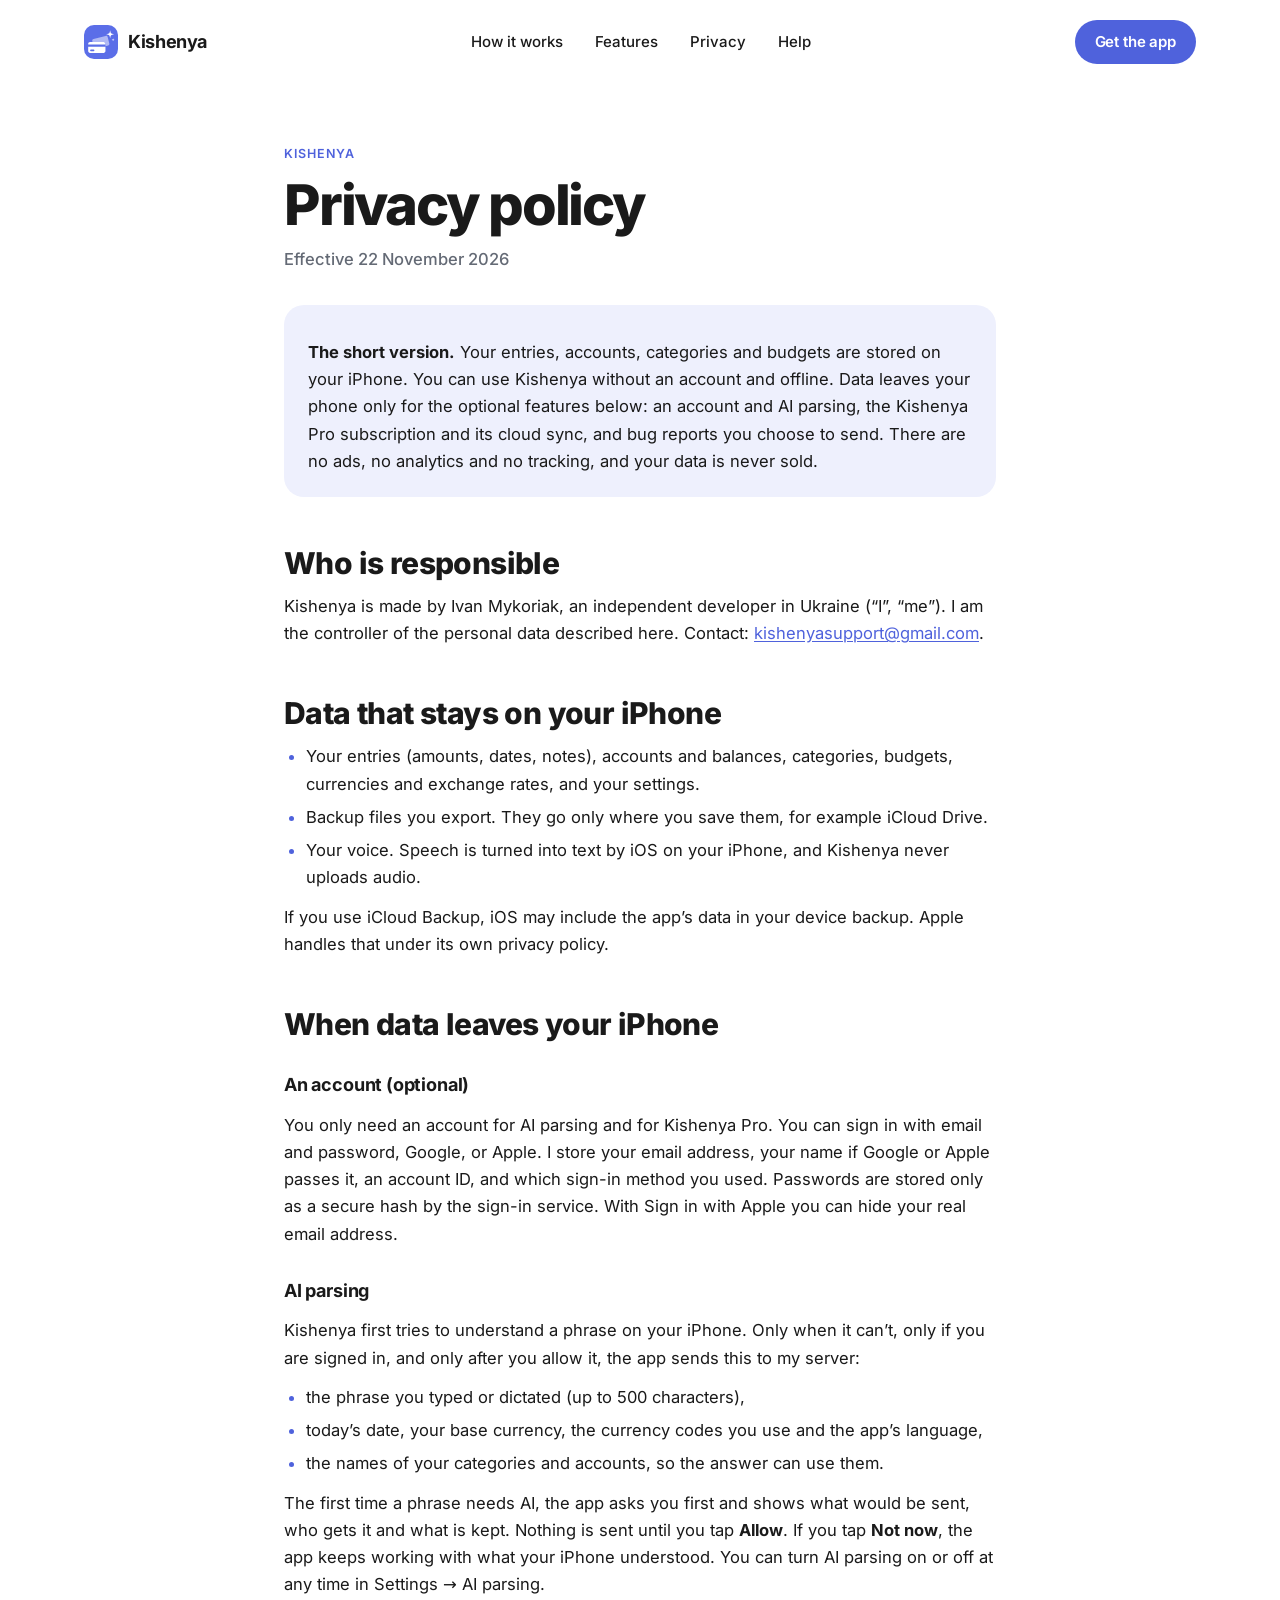
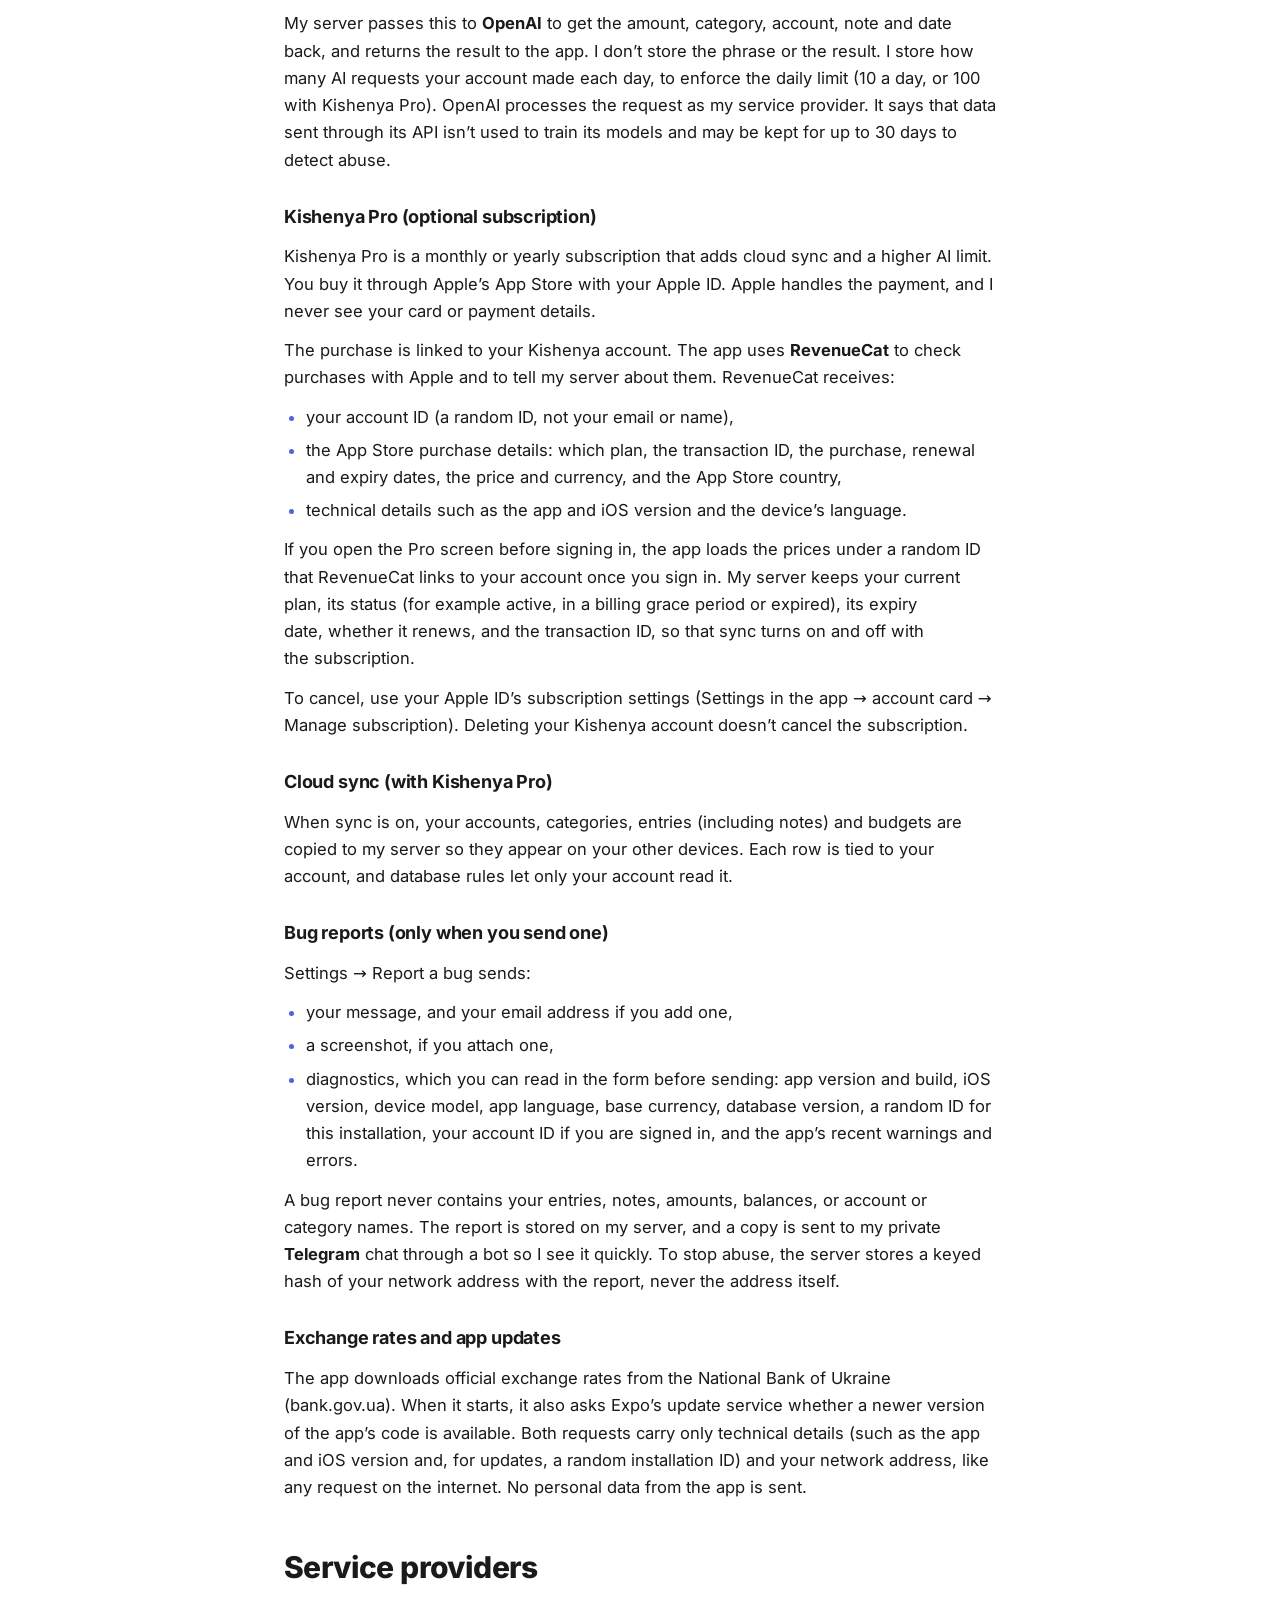
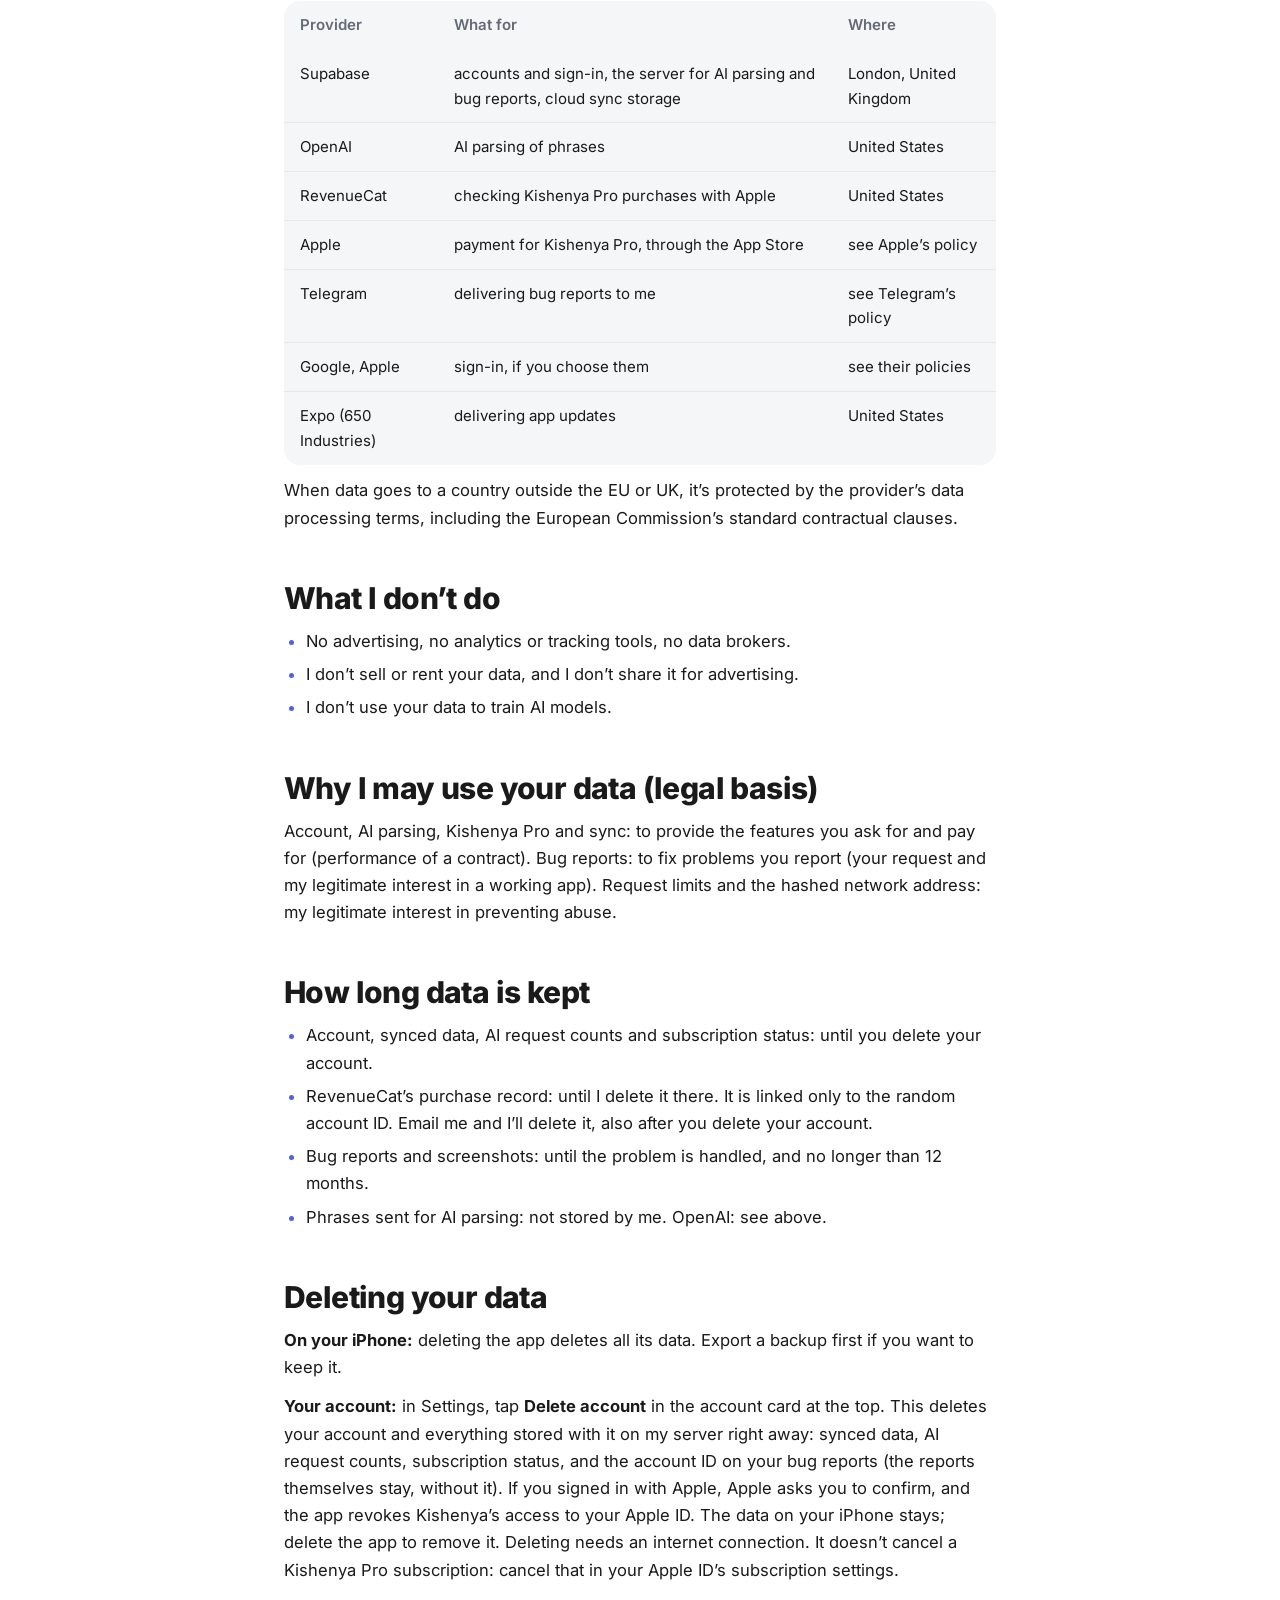
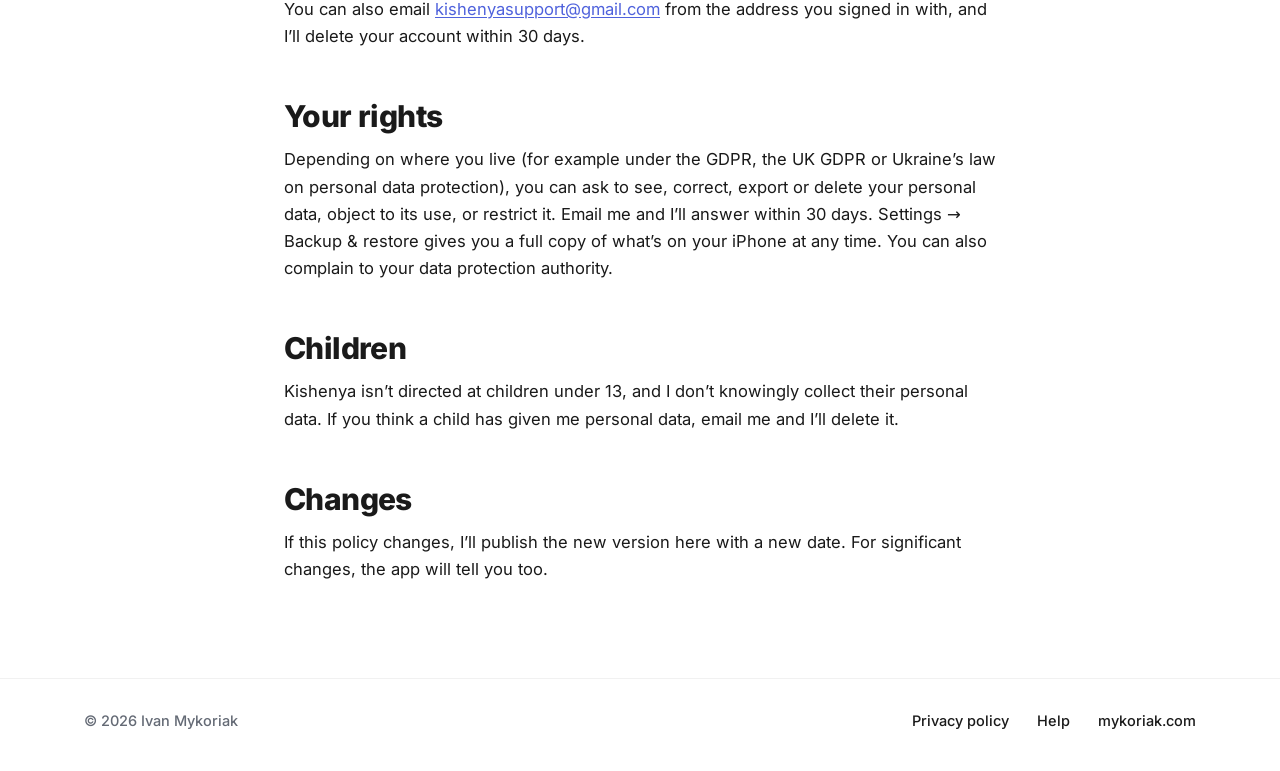
==== commit d1009772: "Real app screenshots instead of the old mockups; footer without "Made in Ukraine" The three phone pi" ====
--- a/privacy/index.html
+++ b/privacy/index.html
@@ -174,7 +174,7 @@
 
     <footer class="footer">
       <div class="wrap footer__inner">
-        <span>© 2026 Ivan Mykoriak · Made in Ukraine</span>
+        <span>© 2026 Ivan Mykoriak</span>
         <nav aria-label="Footer">
           <a href="./" aria-current="page">Privacy policy</a>
           <a href="../#help">Help</a>
--- a/style.css
+++ b/style.css
@@ -51,14 +51,8 @@
   --shadow-sm: 0 1px 2px rgba(16, 18, 23, 0.04);
   --glow: 0 8px 20px rgba(91, 110, 232, 0.33);
 
-  /* Mock app screens (the phone and the parse demo). Overridden by .phone--dark. */
+  /* Behind the app screenshots while they load. Overridden by .phone--dark. */
   --m-bg: #ffffff;
-  --m-card: #f5f6f8;
-  --m-text: #1a1a1a;
-  --m-muted: #646a75;
-  --m-divider: rgba(26, 26, 26, 0.06);
-  --m-track: #e6e8ec;
-  --m-active: #4f62dc;
 }
 
 *,
@@ -364,7 +358,7 @@
   background: var(--accent-tint);
 }
 
-/* ── Phone mock ───────────────────────────────────────────────────────── */
+/* ── Phone frame ──────────────────────────────────────────────────────── */
 
 .phone {
   position: relative;
@@ -373,20 +367,10 @@
   border-radius: 52px;
   background: #1a1a1a;
   box-shadow: 0 2px 4px rgba(16, 18, 23, 0.08), 0 36px 70px rgba(47, 58, 140, 0.24);
-  color: var(--m-text);
-  line-height: 1.3;
-  /* The screen is a picture: keep its text from being selected or resized by the reader. */
-  user-select: none;
 }
 
 .phone--dark {
   --m-bg: #121316;
-  --m-card: #1c1e22;
-  --m-text: #f2f2f2;
-  --m-muted: #9499a3;
-  --m-divider: rgba(255, 255, 255, 0.06);
-  --m-track: #26282d;
-  --m-active: #8492ee;
   width: min(330px, 100%);
   background: #2a2d33;
   box-shadow: 0 36px 80px rgba(0, 0, 0, 0.5);
@@ -400,119 +384,12 @@
   overflow: hidden;
 }
 
-.app {
-  display: flex;
-  flex-direction: column;
-  gap: 14px;
-  padding: 30px 18px 16px;
-}
-
-.app small {
-  font-size: 12.5px;
-  font-weight: 500;
-  color: var(--m-muted);
-}
-
-.app__header {
-  display: flex;
-  align-items: center;
-  justify-content: space-between;
-  gap: 8px;
-}
-.app__title {
-  font-size: 22px;
-  font-weight: 700;
-  letter-spacing: -0.4px;
-}
-.app__header-right {
-  display: flex;
-  align-items: center;
-  gap: 8px;
-}
-.app__month {
-  display: flex;
-  align-items: center;
-  gap: 5px;
-  height: 32px;
-  padding: 0 11px;
-  border-radius: 9999px;
-  background: var(--m-card);
-  font-size: 12.5px;
-  font-weight: 600;
-}
-.app__month .icon {
-  width: 14px;
-  height: 14px;
-  color: var(--m-active);
-}
-.app__round {
-  display: flex;
-  align-items: center;
-  justify-content: center;
-  width: 32px;
-  height: 32px;
-  border-radius: 50%;
-  background: var(--m-card);
-}
-.app__round .icon {
-  width: 17px;
-  height: 17px;
-}
-.app__round--off {
-  color: var(--m-muted);
-}
-
-.eyebrow-s {
-  font-size: 11px;
-  font-weight: 600;
-  letter-spacing: 0.4px;
-  text-transform: uppercase;
-  color: var(--m-muted);
-}
-
-.accounts {
-  display: flex;
-  gap: 10px;
-}
-.account {
-  flex: 1;
-  min-width: 0;
-  display: flex;
-  flex-direction: column;
-  gap: 12px;
-  padding: 13px 14px;
-  border-radius: 18px;
-  background: var(--m-card);
-}
-.account__top {
-  display: flex;
-  align-items: center;
-  justify-content: space-between;
-  color: var(--m-muted);
-  font-size: 10.5px;
-  font-weight: 600;
-  letter-spacing: 0.4px;
-  text-transform: uppercase;
-}
-.account__top .icon {
-  width: 19px;
-  height: 19px;
-}
-.account__balance {
-  font-size: 18px;
-  font-weight: 700;
-  letter-spacing: -0.5px;
-}
-.account--primary {
-  background: var(--accent-strong);
-  color: #fff;
-  box-shadow: 0 10px 22px rgba(91, 110, 232, 0.33);
-}
-.account--primary .account__top {
-  color: #fff;
-}
-
-/* Category bubble: tinted circle + line icon, hue-driven like the app's CategoryBubble. */
+.phone__screen img {
+  display: block;
+  width: 100%;
+  height: auto;
+}
+
 .bubble {
   display: flex;
   align-items: center;
@@ -551,297 +428,6 @@
   font-weight: 700;
   line-height: 1;
 }
-.phone--dark .bubble {
-  background: oklch(0.32 0.08 var(--h));
-  color: oklch(0.78 0.13 var(--h));
-}
-
-.row__text {
-  flex: 1;
-  min-width: 0;
-  display: flex;
-  flex-direction: column;
-  gap: 1px;
-}
-.row__text b {
-  font-size: 14.5px;
-  font-weight: 600;
-  letter-spacing: -0.1px;
-}
-.row__amount {
-  font-size: 14.5px;
-  font-weight: 700;
-  letter-spacing: -0.2px;
-}
-
-.smart {
-  border-radius: 20px;
-  background: var(--m-bg);
-  box-shadow: 0 0 0 2px var(--accent), 0 12px 28px rgba(91, 110, 232, 0.2);
-}
-.smart__input {
-  display: flex;
-  align-items: center;
-  gap: 10px;
-  padding: 10px 10px 10px 14px;
-}
-.smart__sparkle {
-  width: 19px;
-  height: 19px;
-  color: var(--m-active);
-}
-.smart__text {
-  flex: 1;
-  min-width: 0;
-  display: flex;
-  align-items: center;
-  gap: 2px;
-  font-size: 15px;
-  font-weight: 500;
-}
-.caret {
-  width: 2px;
-  height: 18px;
-  border-radius: 1px;
-  background: var(--accent);
-}
-@media (prefers-reduced-motion: no-preference) {
-  .caret {
-    animation: caret 1.1s steps(1) infinite;
-  }
-}
-@keyframes caret {
-  50% {
-    opacity: 0;
-  }
-}
-.smart__go {
-  display: flex;
-  align-items: center;
-  justify-content: center;
-  width: 38px;
-  height: 38px;
-  border-radius: 50%;
-  background: var(--accent-strong);
-  color: #fff;
-}
-.smart__go .icon {
-  width: 19px;
-  height: 19px;
-  stroke-width: 2.2;
-}
-.smart__preview {
-  display: flex;
-  align-items: center;
-  gap: 10px;
-  margin-inline: 14px;
-  padding-block: 11px 12px;
-  box-shadow: 0 -1px 0 var(--m-divider);
-}
-
-.spent {
-  display: flex;
-  flex-direction: column;
-  gap: 6px;
-  padding-top: 4px;
-}
-.spent__line {
-  display: flex;
-  align-items: baseline;
-  gap: 10px;
-}
-.spent__value {
-  font-size: 30px;
-  font-weight: 700;
-  letter-spacing: -1px;
-  line-height: 1;
-}
-
-.recent {
-  display: flex;
-  flex-direction: column;
-  padding-top: 4px;
-}
-.recent .eyebrow-s {
-  padding-bottom: 6px;
-}
-.txn {
-  display: flex;
-  align-items: center;
-  gap: 12px;
-  padding-block: 8px;
-}
-.txn + .txn {
-  background: linear-gradient(var(--m-divider), var(--m-divider)) no-repeat 50px 0 / 100% 1px;
-}
-
-.tabbar {
-  display: flex;
-  align-items: flex-start;
-  justify-content: space-between;
-  padding: 9px 16px 18px;
-  box-shadow: 0 -1px 0 var(--m-divider);
-}
-.tab {
-  flex: 1;
-  display: flex;
-  flex-direction: column;
-  align-items: center;
-  gap: 3px;
-  color: var(--m-muted);
-  font-size: 10px;
-  font-weight: 600;
-}
-.tab .icon {
-  width: 21px;
-  height: 21px;
-}
-.tab--active {
-  color: var(--m-active);
-}
-.fab {
-  display: flex;
-  align-items: center;
-  justify-content: center;
-  width: 48px;
-  height: 48px;
-  margin-top: -22px;
-  border-radius: 50%;
-  background: var(--accent-strong);
-  color: #fff;
-  box-shadow: 0 6px 16px rgba(91, 110, 232, 0.33);
-}
-.fab .icon {
-  width: 24px;
-  height: 24px;
-  stroke-width: 2;
-}
-
-/* Reports screen (dark phone) */
-
-.month {
-  display: flex;
-  align-items: center;
-  justify-content: center;
-  gap: 12px;
-}
-.month__name {
-  min-width: 118px;
-  text-align: center;
-  font-size: 14.5px;
-  font-weight: 600;
-}
-
-.summary {
-  display: flex;
-  align-items: center;
-  justify-content: space-between;
-  gap: 10px;
-  padding: 16px;
-  border-radius: 20px;
-  background: var(--m-card);
-}
-.summary__text {
-  min-width: 0;
-  display: flex;
-  flex-direction: column;
-  gap: 6px;
-}
-.summary__total {
-  font-size: 24px;
-  font-weight: 700;
-  letter-spacing: -0.8px;
-  line-height: 1.1;
-}
-.summary small {
-  font-size: 12px;
-}
-.summary small b {
-  color: var(--m-text);
-  font-weight: 700;
-}
-
-.donut {
-  position: relative;
-  width: 92px;
-  height: 92px;
-  flex: none;
-}
-.donut svg {
-  display: block;
-  width: 100%;
-  height: 100%;
-}
-.donut circle {
-  stroke: oklch(0.78 0.13 var(--h));
-}
-.donut .donut__track {
-  stroke: var(--m-track);
-}
-.donut__center {
-  position: absolute;
-  inset: 0;
-  display: flex;
-  flex-direction: column;
-  align-items: center;
-  justify-content: center;
-}
-.donut__center b {
-  font-size: 18px;
-  font-weight: 700;
-  line-height: 1;
-}
-.donut__center small {
-  font-size: 8.5px;
-  font-weight: 600;
-}
-
-.bars {
-  display: flex;
-  flex-direction: column;
-  gap: 14px;
-}
-.bar {
-  display: flex;
-  align-items: center;
-  gap: 11px;
-}
-.bar__body {
-  flex: 1;
-  min-width: 0;
-  display: flex;
-  flex-direction: column;
-  gap: 7px;
-}
-.bar__line {
-  display: flex;
-  justify-content: space-between;
-  gap: 8px;
-  font-size: 13.5px;
-}
-.bar__line b:first-child {
-  font-weight: 600;
-}
-.bar__track {
-  display: flex;
-  align-items: center;
-  gap: 8px;
-}
-.bar__track i {
-  flex: 1;
-  height: 6px;
-  border-radius: 3px;
-  background: linear-gradient(oklch(0.78 0.13 var(--h)), oklch(0.78 0.13 var(--h))) no-repeat 0 0 /
-      var(--w) 100%,
-    var(--m-track);
-}
-.bar__track small {
-  min-width: 28px;
-  text-align: right;
-  font-size: 11.5px;
-  font-weight: 600;
-}
-
 /* ── Sections with copy + art side by side ────────────────────────────── */
 
 .band {
@@ -913,192 +499,6 @@
   box-shadow: var(--shadow-sm), 0 8px 18px rgba(16, 18, 23, 0.05);
   color: var(--accent-strong);
   font-weight: 700;
-}
-
-/* ── Parse demo ───────────────────────────────────────────────────────── */
-
-.demo {
-  width: min(500px, 100%);
-  display: flex;
-  flex-direction: column;
-  gap: 14px;
-  line-height: 1.3;
-  user-select: none;
-}
-.demo small {
-  font-size: 13px;
-  font-weight: 500;
-  color: var(--muted);
-}
-
-.demo__input {
-  display: flex;
-  align-items: center;
-  gap: 12px;
-  padding: 12px 12px 12px 18px;
-  border-radius: 28px;
-  background: var(--bg);
-  box-shadow: var(--shadow);
-  font-size: 17px;
-  font-weight: 500;
-}
-.demo__input > span:first-of-type {
-  flex: 1;
-  min-width: 0;
-}
-.demo__sparkle {
-  width: 22px;
-  height: 22px;
-  color: var(--accent-strong);
-}
-.demo__mic {
-  display: flex;
-  align-items: center;
-  justify-content: center;
-  flex: none;
-  width: 44px;
-  height: 44px;
-  border-radius: 50%;
-  background: var(--accent-tint);
-  color: var(--accent-strong);
-}
-.demo__mic .icon {
-  width: 21px;
-  height: 21px;
-}
-.demo__arrow {
-  display: flex;
-  justify-content: center;
-  color: var(--muted);
-}
-.demo__arrow .icon {
-  width: 22px;
-  height: 22px;
-}
-
-.demo__result {
-  display: flex;
-  flex-direction: column;
-  gap: 14px;
-  padding: 22px;
-  border-radius: 28px;
-  background: var(--bg);
-  box-shadow: var(--shadow-sm), 0 24px 48px rgba(16, 18, 23, 0.08);
-}
-.demo__head {
-  display: flex;
-  align-items: baseline;
-  justify-content: space-between;
-  gap: 12px;
-}
-.demo__head b {
-  font-size: 20px;
-  font-weight: 700;
-  letter-spacing: -0.4px;
-}
-.demo__head small {
-  font-weight: 600;
-}
-.demo__banner {
-  display: flex;
-  align-items: center;
-  gap: 9px;
-  padding: 11px 14px;
-  border-radius: 16px;
-  background: var(--accent-tint);
-  color: var(--accent-strong);
-  font-size: 14px;
-  font-weight: 600;
-}
-.demo__banner .icon {
-  width: 17px;
-  height: 17px;
-}
-
-.parsed {
-  display: flex;
-  flex-direction: column;
-  gap: 14px;
-  padding: 16px;
-  border-radius: 20px;
-  background: var(--card);
-}
-.parsed__row {
-  display: flex;
-  align-items: center;
-  gap: 12px;
-}
-.parsed .row__text b {
-  font-size: 16px;
-}
-.parsed__amount {
-  font-size: 22px;
-  font-weight: 700;
-  letter-spacing: -0.6px;
-  color: var(--expense);
-}
-.chips {
-  display: flex;
-  flex-wrap: wrap;
-  gap: 8px;
-}
-.chip {
-  display: flex;
-  align-items: center;
-  gap: 7px;
-  height: 36px;
-  padding: 0 13px;
-  border-radius: 12px;
-  background: var(--bg);
-  box-shadow: var(--shadow-sm);
-  font-size: 14px;
-  font-weight: 600;
-}
-.chip .icon {
-  width: 16px;
-  height: 16px;
-  color: var(--accent-strong);
-}
-.chip .chip__edit {
-  width: 14px;
-  height: 14px;
-  color: var(--muted);
-}
-.chip--active {
-  box-shadow: 0 0 0 2px var(--accent), var(--shadow-sm);
-}
-
-.demo__actions {
-  display: flex;
-  gap: 10px;
-  padding-top: 2px;
-  font-size: 16px;
-}
-.demo__cancel,
-.demo__save {
-  display: flex;
-  align-items: center;
-  justify-content: center;
-  gap: 8px;
-  height: 50px;
-  border-radius: 9999px;
-}
-.demo__cancel {
-  flex: 1;
-  background: var(--card);
-  font-weight: 600;
-}
-.demo__save {
-  flex: 1.6;
-  background: var(--accent-strong);
-  color: #fff;
-  font-weight: 700;
-  box-shadow: var(--glow);
-}
-.demo__save .icon {
-  width: 19px;
-  height: 19px;
-  stroke-width: 2.2;
 }
 
 /* ── Features ─────────────────────────────────────────────────────────── */
